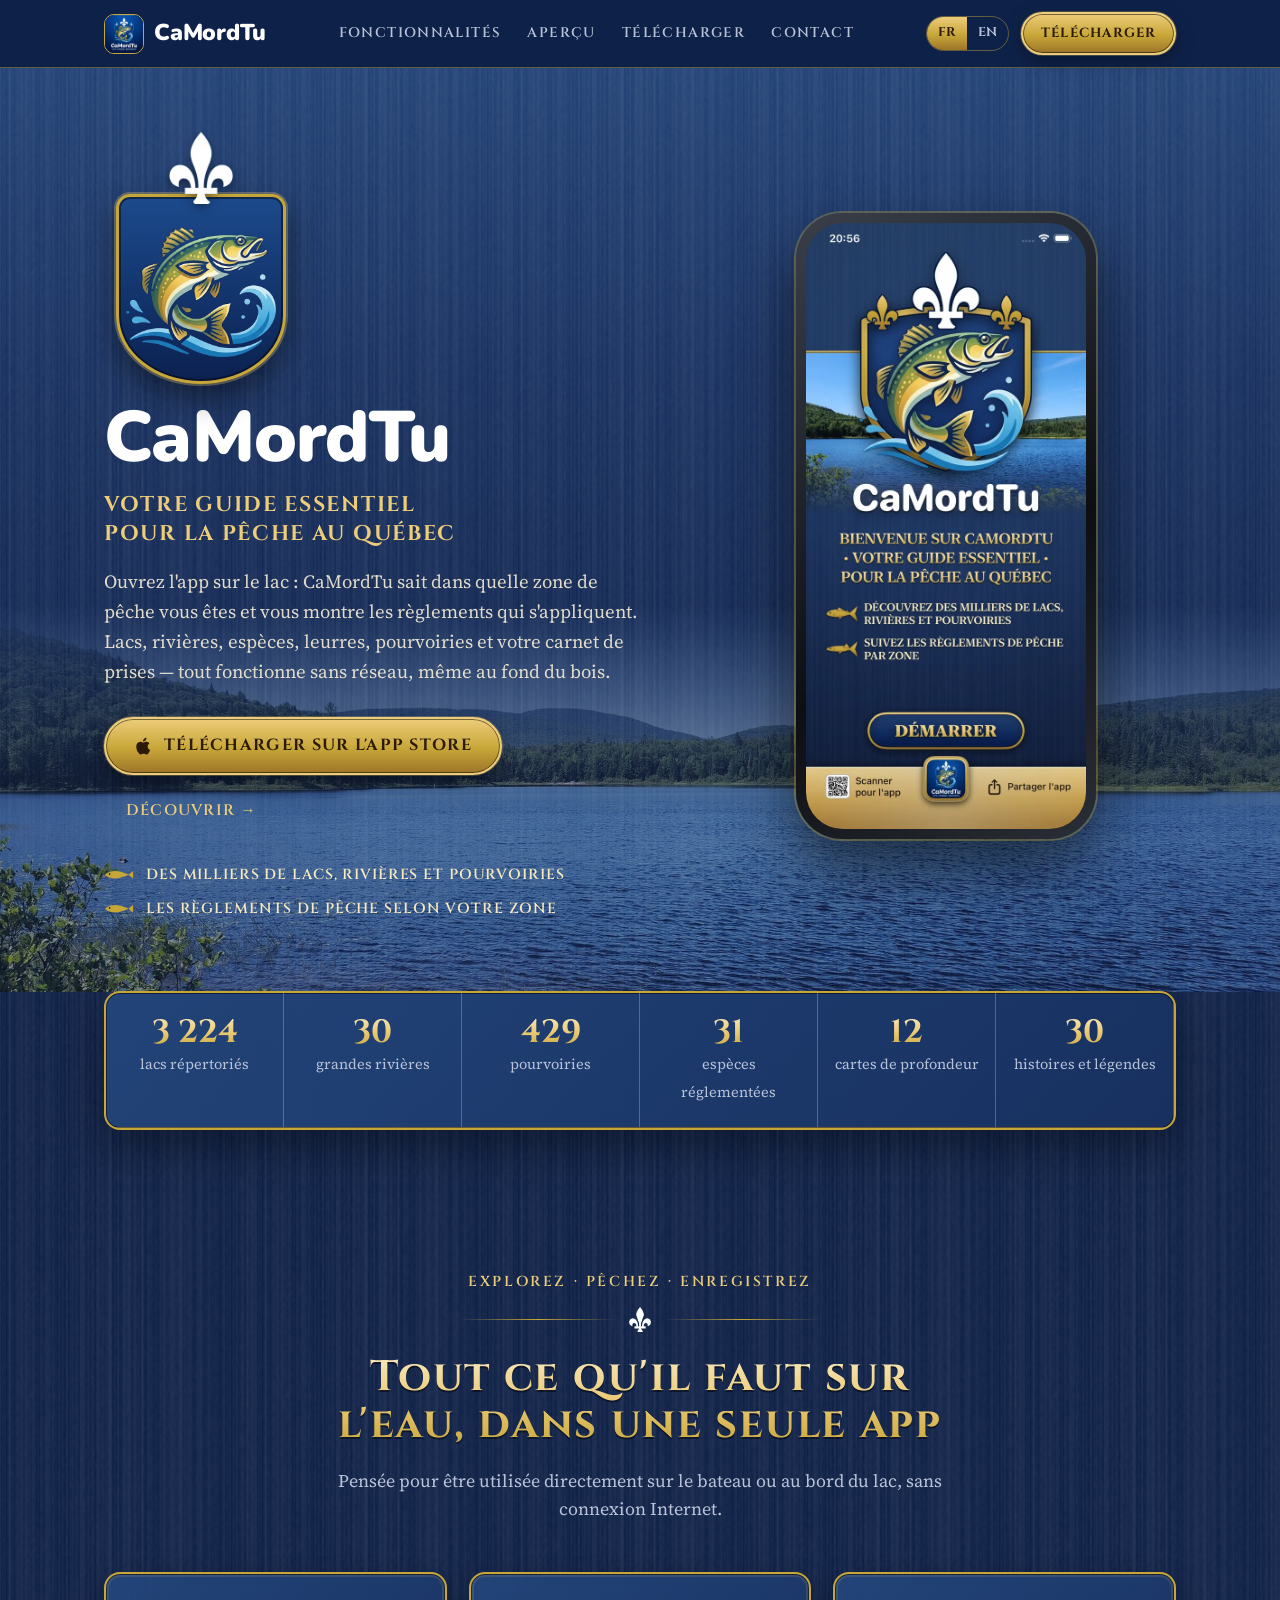
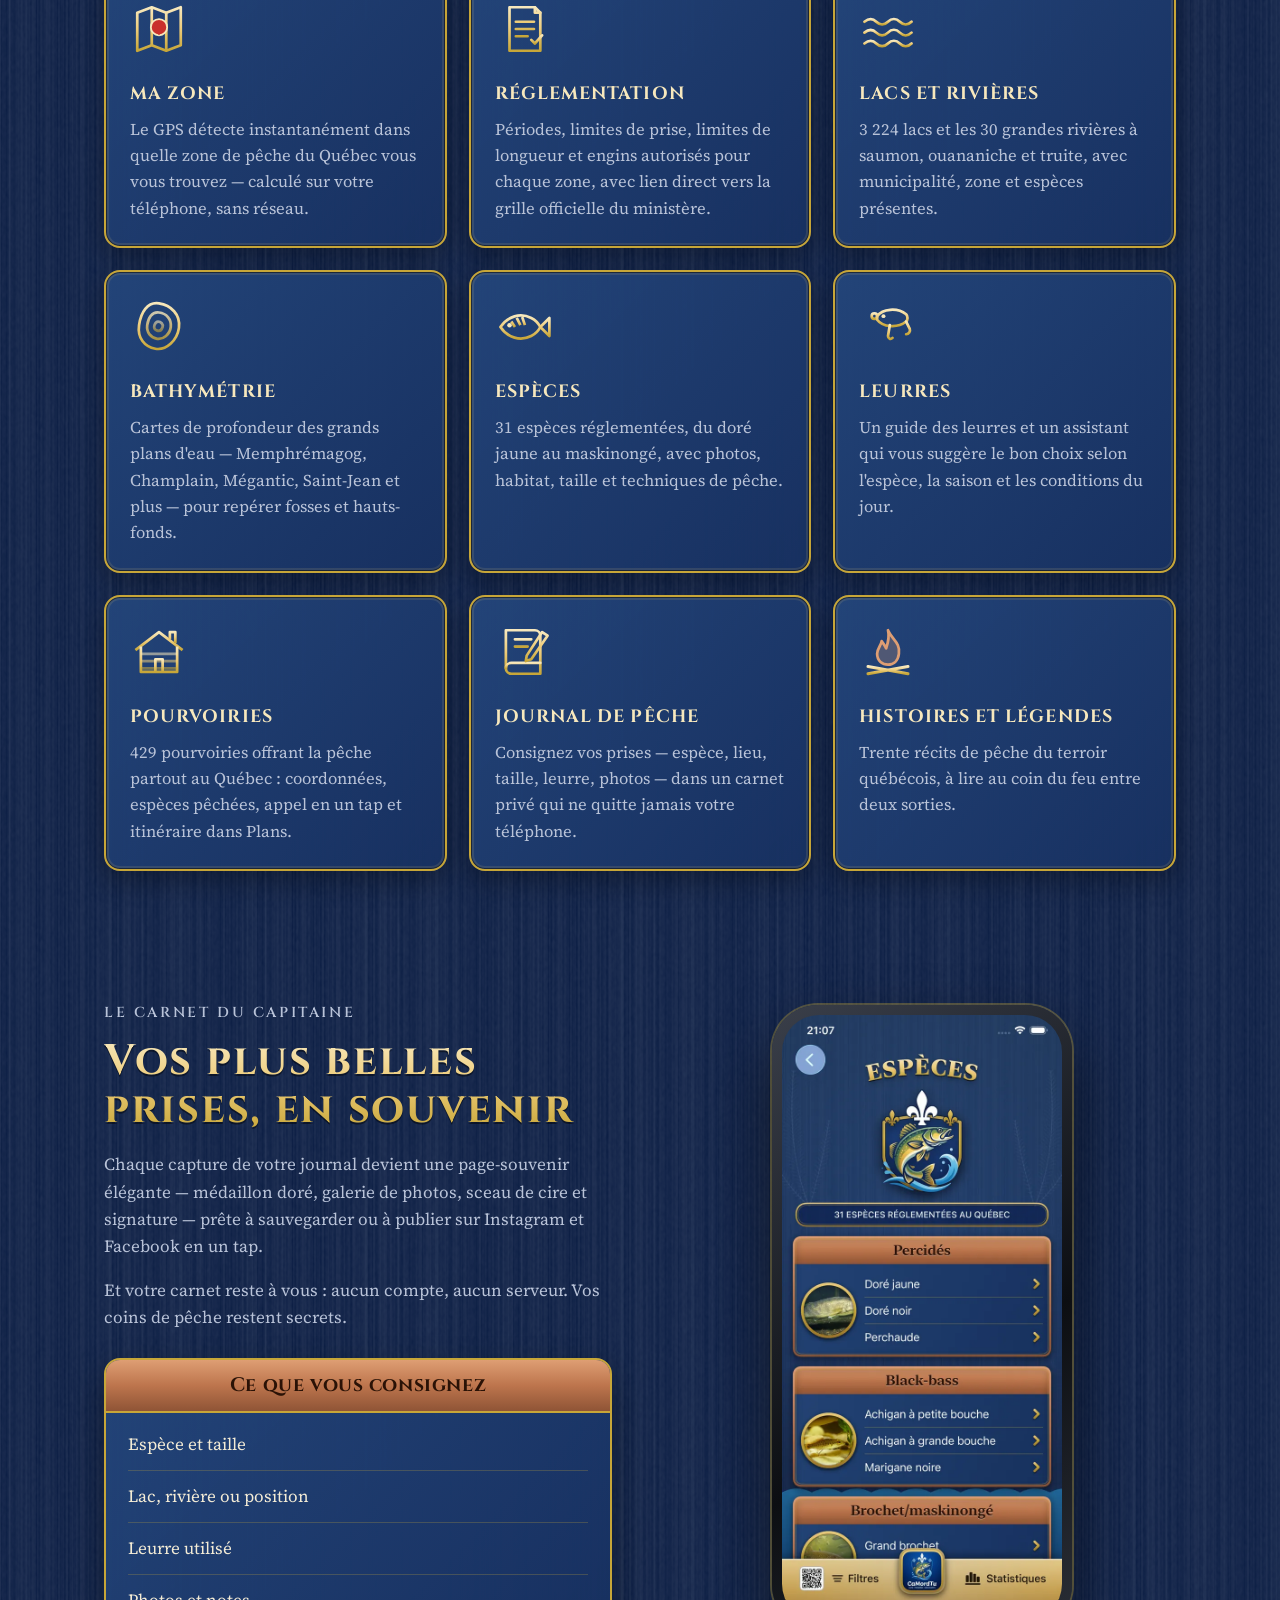
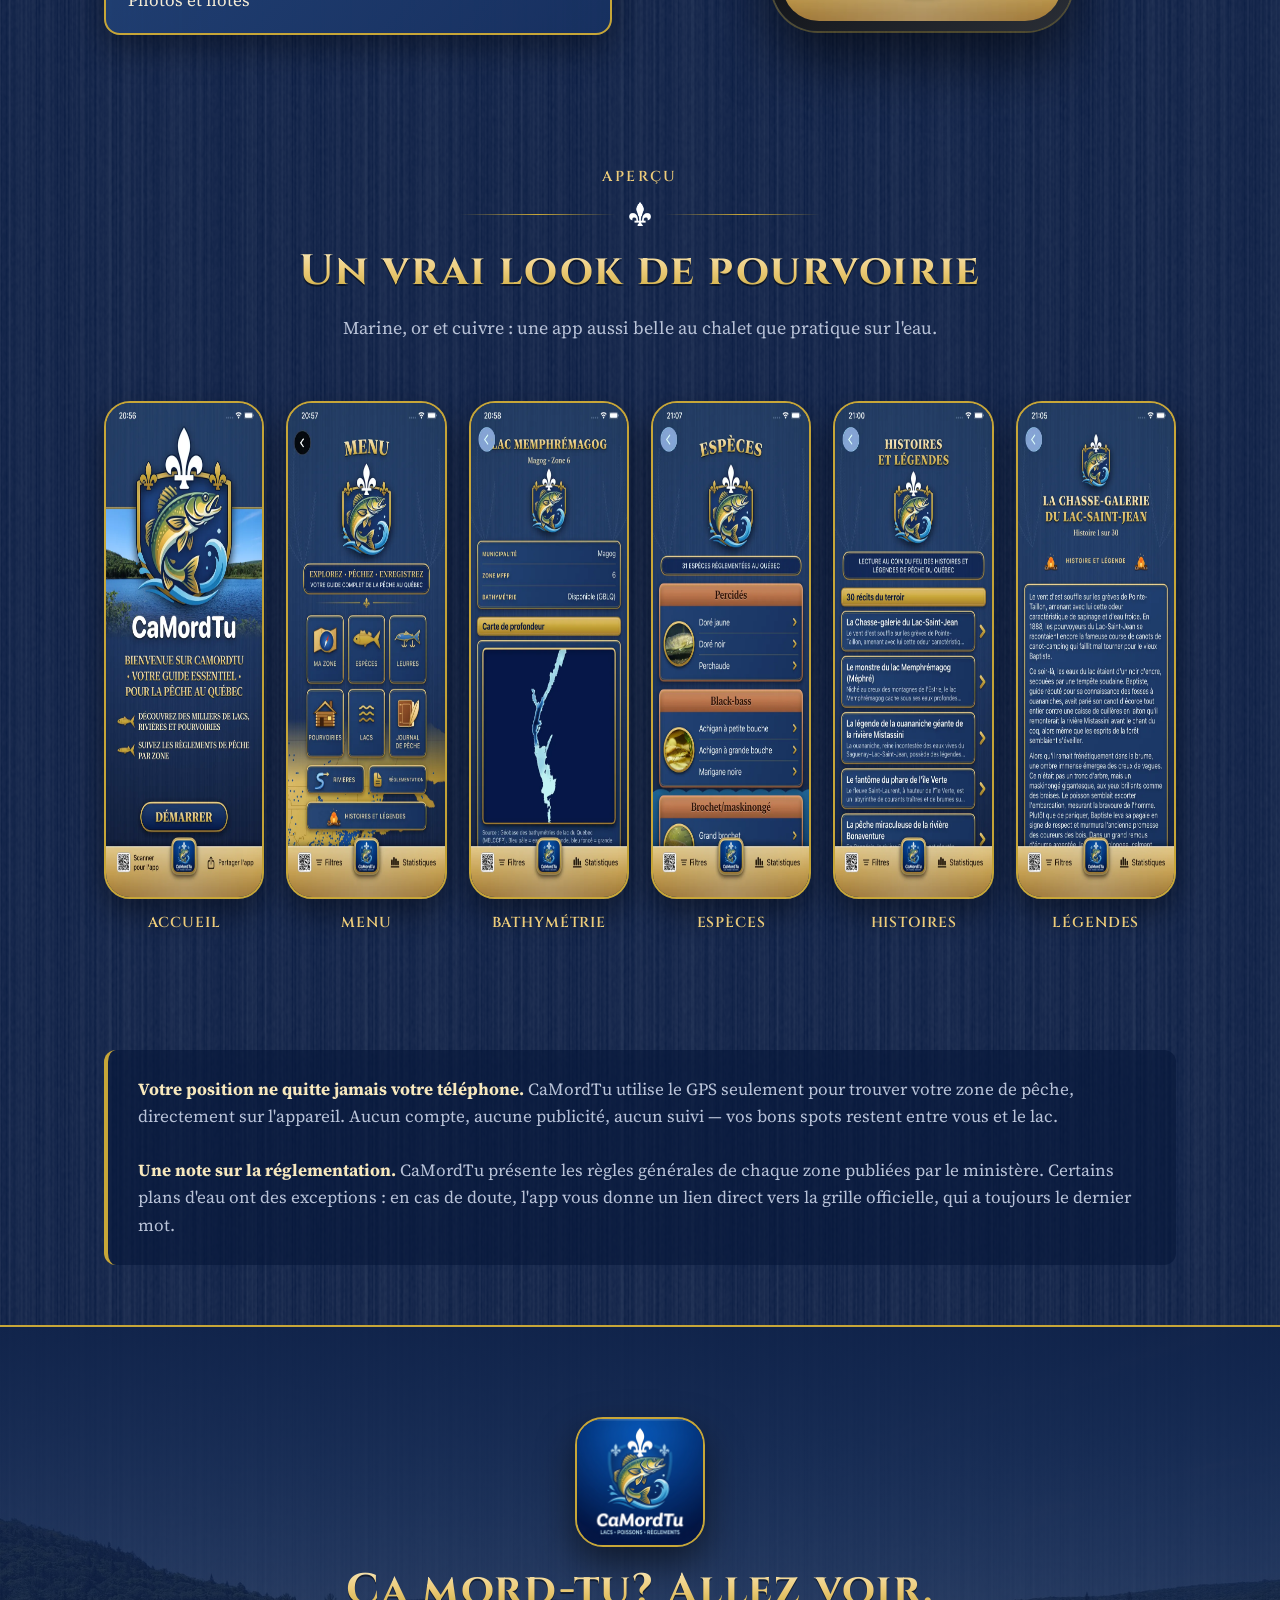
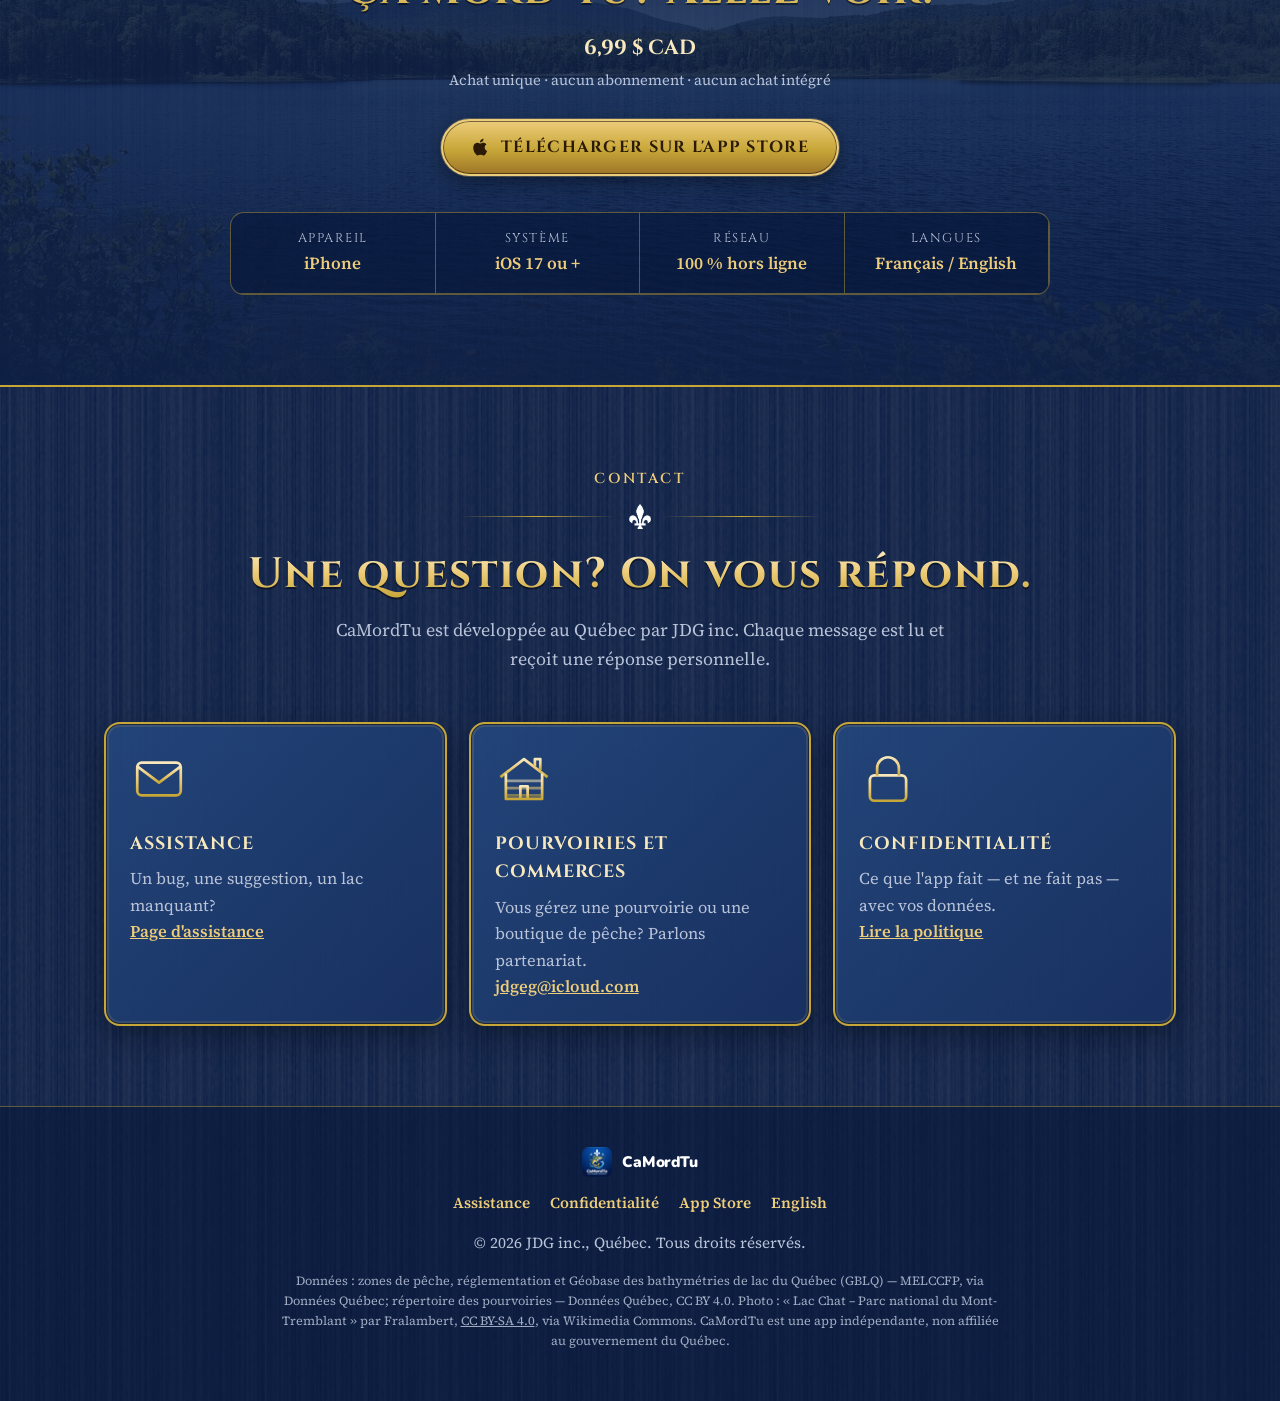
==== index.html @ f2ad9f99 "Courriel de contact jdgeg@icloud.com; app maintenant bilingue FR/EN Co-Authored-By: Claude Opus 5.5 " ====
<!DOCTYPE html>
<html lang="fr-CA">
<head>
<meta charset="UTF-8">
<meta name="viewport" content="width=device-width, initial-scale=1">
<title>CaMordTu — Le guide de pêche du Québec</title>
<meta name="description" content="CaMordTu détecte votre zone de pêche par GPS et affiche la réglementation, les lacs, rivières, espèces, leurres et pourvoiries du Québec — 100 % hors ligne. Une app de JDG inc., Québec.">
<meta name="theme-color" content="#173060">
<link rel="icon" type="image/png" sizes="32x32" href="assets/img/favicon-32.png">
<link rel="apple-touch-icon" href="assets/img/apple-touch-icon.png">
<link rel="alternate" hreflang="fr-CA" href="https://2ny49b75ks-code.github.io/camordtu-site/">
<link rel="alternate" hreflang="en" href="https://2ny49b75ks-code.github.io/camordtu-site/en.html">
<meta property="og:type" content="website">
<meta property="og:title" content="CaMordTu — Le guide de pêche du Québec">
<meta property="og:description" content="Zone GPS, réglementation, 3 224 lacs, espèces, leurres et carnet de pêche privé — 100 % hors ligne.">
<meta property="og:image" content="https://2ny49b75ks-code.github.io/camordtu-site/assets/img/og-image.jpg">
<meta property="og:locale" content="fr_CA">
<meta name="apple-itunes-app" content="app-id=6815033212">
<link rel="preconnect" href="https://fonts.googleapis.com">
<link rel="preconnect" href="https://fonts.gstatic.com" crossorigin>
<link href="https://fonts.googleapis.com/css2?family=Cinzel:wght@600;700&family=Nunito:wght@900&family=Source+Serif+4:opsz,wght@8..60,400;8..60,600;8..60,700&display=swap" rel="stylesheet">
<link rel="stylesheet" href="assets/style.css">
</head>
<body>

<svg width="0" height="0" style="position:absolute" aria-hidden="true">
  <defs>
    <linearGradient id="g" x1="0" y1="0" x2="0" y2="1"><stop offset="0" stop-color="#f7e8bd"/><stop offset=".5" stop-color="#edcc7a"/><stop offset="1" stop-color="#c7a638"/></linearGradient>
  </defs>
  <symbol id="i-apple" viewBox="0 0 24 24"><path fill="currentColor" d="M16.4 12.6c0-2.4 2-3.6 2.1-3.7-1.2-1.7-3-1.9-3.6-2-1.5-.2-3 .9-3.8.9-.8 0-2-.9-3.3-.9-1.7 0-3.3 1-4.2 2.5-1.8 3.1-.5 7.7 1.3 10.2.9 1.2 1.9 2.6 3.2 2.6 1.3-.1 1.8-.8 3.3-.8 1.6 0 2 .8 3.4.8 1.4 0 2.3-1.3 3.1-2.5 1-1.4 1.4-2.8 1.4-2.9 0 0-2.9-1.1-2.9-4.2zM13.9 5.2c.7-.8 1.2-2 1-3.2-1 0-2.3.7-3 1.5-.7.7-1.2 1.9-1.1 3.1 1.2.1 2.4-.6 3.1-1.4z"/></symbol>
  <symbol id="i-zone" viewBox="0 0 64 64"><g fill="none" stroke="url(#g)" stroke-width="3" stroke-linejoin="round"><path d="M8 14l16-6 16 6 16-6v42l-16 6-16-6-16 6z"/><path d="M24 8v42M40 14v42"/></g><circle cx="32" cy="30" r="9" fill="#c9302c" stroke="#f7e8bd" stroke-width="2"/><path d="M32 39l-5-7h10z" fill="#c9302c"/></symbol>
  <symbol id="i-rules" viewBox="0 0 64 64"><g fill="none" stroke="url(#g)" stroke-width="3" stroke-linecap="round" stroke-linejoin="round"><path d="M16 8h28l6 6v42H16z"/><path d="M44 8v6h6M23 24h20M23 32h20M23 40h13"/><path d="M40 44l4 4 8-9"/></g></symbol>
  <symbol id="i-lake" viewBox="0 0 64 64"><g fill="none" stroke="url(#g)" stroke-width="3" stroke-linecap="round"><path d="M6 24c5-4 9-4 13 0s9 4 13 0 9-4 13 0 9 4 13 0"/><path d="M6 36c5-4 9-4 13 0s9 4 13 0 9-4 13 0 9 4 13 0"/><path d="M6 48c5-4 9-4 13 0s9 4 13 0 9-4 13 0 9 4 13 0"/></g></symbol>
  <symbol id="i-depth" viewBox="0 0 64 64"><g fill="none" stroke="url(#g)" stroke-width="3"><path d="M32 6c13 2 24 12 22 27-2 14-14 25-26 23S8 44 10 30 19 4 32 6z"/><path d="M32 16c8 1 14 7 13 16-1 8-8 14-15 13s-12-7-11-15 5-15 13-14z" opacity=".8"/><path d="M31 26c3 0 6 3 5 6s-3 5-6 4-4-3-3-6 2-4 4-4z" opacity=".6"/></g></symbol>
  <symbol id="i-fish" viewBox="0 0 64 64"><g fill="none" stroke="url(#g)" stroke-width="3" stroke-linejoin="round"><path d="M6 32c8-12 22-16 34-10 4 2 8 6 10 10-2 4-6 8-10 10-12 6-26 2-34-10z"/><path d="M50 32l10-10v20z"/><path d="M24 22l4 8M30 21l3 9M18 26l4 6"/></g><circle cx="16" cy="30" r="2.5" fill="#f7e8bd"/></symbol>
  <symbol id="i-lure" viewBox="0 0 64 64"><g fill="none" stroke="url(#g)" stroke-width="3" stroke-linecap="round" stroke-linejoin="round"><path d="M6 20h8"/><circle cx="17" cy="20" r="3"/><path d="M20 20c6-8 22-10 32-2 2 2 2 6 0 8-10 8-26 6-32-2z"/><path d="M52 26l4 8c1 3-1 6-4 6"/><path d="M34 30l-2 12c0 3 3 4 5 2"/></g><circle cx="27" cy="20" r="2.2" fill="#f7e8bd"/></symbol>
  <symbol id="i-cabin" viewBox="0 0 64 64"><g fill="none" stroke="url(#g)" stroke-width="3" stroke-linejoin="round"><path d="M6 30L32 10l26 20"/><path d="M12 26v28h40V26"/><path d="M12 34h40M12 42h40M12 50h40" opacity=".55"/><path d="M28 54V40h8v14"/><path d="M44 18v-8h6v12"/></g></symbol>
  <symbol id="i-book" viewBox="0 0 64 64"><g fill="none" stroke="url(#g)" stroke-width="3" stroke-linejoin="round" stroke-linecap="round"><path d="M12 8h32a6 6 0 016 6v42H18a6 6 0 01-6-6z"/><path d="M12 50a6 6 0 016-6h32"/><path d="M22 18h18M22 26h14"/><path d="M52 10l6 4-18 26-6 2 1-6z"/></g></symbol>
  <symbol id="i-fire" viewBox="0 0 64 64"><g fill="none" stroke-linejoin="round" stroke-linecap="round"><path d="M32 8c4 10 14 14 12 26-1 8-6 12-12 12s-12-4-12-12c0-6 4-8 5-14 3 4 4 6 5 8 2-6 4-12 2-20z" stroke="#de9e73" stroke-width="3" fill="rgba(222,158,115,.25)"/><path d="M10 56l44-8M10 48l44 8" stroke="url(#g)" stroke-width="3.5"/></g></symbol>
  <symbol id="i-lock" viewBox="0 0 64 64"><g fill="none" stroke="url(#g)" stroke-width="3" stroke-linejoin="round"><rect x="12" y="28" width="40" height="28" rx="5"/><path d="M20 28v-8a12 12 0 0124 0v8"/><path d="M32 38v8" stroke-linecap="round"/></g></symbol>
  <symbol id="i-mail" viewBox="0 0 64 64"><g fill="none" stroke="url(#g)" stroke-width="3" stroke-linejoin="round"><rect x="8" y="14" width="48" height="36" rx="5"/><path d="M8 18l24 18 24-18"/></g></symbol>
  <symbol id="i-bullet" viewBox="0 0 64 24"><path d="M2 12c8-8 22-10 34-6 6 2 12 4 16 6-4 2-10 4-16 6-12 4-26 2-34-6z" fill="#c7a638"/><path d="M52 12l10-8v16z" fill="#c7a638"/><circle cx="12" cy="10.5" r="1.8" fill="#0d1f45"/></symbol>
</svg>

<header class="top">
  <div class="wrap">
    <a class="brand" href="#accueil"><img src="assets/img/apple-touch-icon.png" alt="" width="40" height="40"><span class="wordmark">CaMordTu</span></a>
    <nav class="top-nav" aria-label="Navigation principale">
      <a href="#fonctionnalites">Fonctionnalités</a>
      <a href="#apercu">Aperçu</a>
      <a href="#telecharger">Télécharger</a>
      <a href="#contact">Contact</a>
    </nav>
    <div class="top-right">
      <div class="lang-toggle"><a href="./" class="active" lang="fr">FR</a><a href="en.html" lang="en">EN</a></div>
      <a class="btn-gold solid" href="https://apps.apple.com/ca/app/camordtu/id6815033212">Télécharger</a>
    </div>
  </div>
</header>

<main>
<section class="hero" id="accueil">
  <div class="wrap">
    <div class="hero-grid">
      <div>
        <div class="crest">
          <img class="fleur" src="assets/img/fleur-de-lys.png" alt="" width="64" height="72">
          <div class="shield"><img src="assets/img/crest-fish.webp" alt="Doré jaune bondissant hors de l'eau" width="150" height="130"></div>
        </div>
        <h1 class="wordmark">CaMordTu</h1>
        <p class="tagline">Votre guide essentiel<br>pour la pêche au Québec</p>
        <p class="lead">Ouvrez l'app sur le lac : CaMordTu sait dans quelle zone de pêche vous êtes et vous montre les règlements qui s'appliquent. Lacs, rivières, espèces, leurres, pourvoiries et votre carnet de prises — tout fonctionne sans réseau, même au fond du bois.</p>
        <div class="hero-ctas">
          <a class="btn-gold solid" href="https://apps.apple.com/ca/app/camordtu/id6815033212"><svg class="appstore-icon"><use href="#i-apple"/></svg>Télécharger sur l'App Store</a>
          <a class="btn-ghost" href="#fonctionnalites">Découvrir →</a>
        </div>
        <ul class="hero-bullets">
          <li><svg viewBox="0 0 64 24"><use href="#i-bullet"/></svg>Des milliers de lacs, rivières et pourvoiries</li>
          <li><svg viewBox="0 0 64 24"><use href="#i-bullet"/></svg>Les règlements de pêche selon votre zone</li>
        </ul>
      </div>
      <div class="phone"><img src="assets/img/01_accueil.webp" alt="Écran d'accueil de l'app CaMordTu" width="620" height="1344"></div>
    </div>
  </div>
</section>

<section class="numbers" aria-label="CaMordTu en chiffres">
  <div class="wrap">
    <div class="num-grid">
      <div class="num"><b>3 224</b><span>lacs répertoriés</span></div>
      <div class="num"><b>30</b><span>grandes rivières</span></div>
      <div class="num"><b>429</b><span>pourvoiries</span></div>
      <div class="num"><b>31</b><span>espèces réglementées</span></div>
      <div class="num"><b>12</b><span>cartes de profondeur</span></div>
      <div class="num"><b>30</b><span>histoires et légendes</span></div>
    </div>
  </div>
</section>

<section class="features" id="fonctionnalites">
  <div class="wrap">
    <p class="eyebrow">Explorez · Pêchez · Enregistrez</p>
    <div class="divider"><img src="assets/img/fleur-de-lys.png" alt=""></div>
    <h2 class="section-title engraved">Tout ce qu'il faut sur l'eau, dans une seule app</h2>
    <p class="section-lead">Pensée pour être utilisée directement sur le bateau ou au bord du lac, sans connexion Internet.</p>
    <div class="tile-grid">
      <article class="tile"><svg class="icon"><use href="#i-zone"/></svg><h3>Ma zone</h3><p>Le GPS détecte instantanément dans quelle zone de pêche du Québec vous vous trouvez — calculé sur votre téléphone, sans réseau.</p></article>
      <article class="tile"><svg class="icon"><use href="#i-rules"/></svg><h3>Réglementation</h3><p>Périodes, limites de prise, limites de longueur et engins autorisés pour chaque zone, avec lien direct vers la grille officielle du ministère.</p></article>
      <article class="tile"><svg class="icon"><use href="#i-lake"/></svg><h3>Lacs et rivières</h3><p>3 224 lacs et les 30 grandes rivières à saumon, ouananiche et truite, avec municipalité, zone et espèces présentes.</p></article>
      <article class="tile"><svg class="icon"><use href="#i-depth"/></svg><h3>Bathymétrie</h3><p>Cartes de profondeur des grands plans d'eau — Memphrémagog, Champlain, Mégantic, Saint-Jean et plus — pour repérer fosses et hauts-fonds.</p></article>
      <article class="tile"><svg class="icon"><use href="#i-fish"/></svg><h3>Espèces</h3><p>31 espèces réglementées, du doré jaune au maskinongé, avec photos, habitat, taille et techniques de pêche.</p></article>
      <article class="tile"><svg class="icon"><use href="#i-lure"/></svg><h3>Leurres</h3><p>Un guide des leurres et un assistant qui vous suggère le bon choix selon l'espèce, la saison et les conditions du jour.</p></article>
      <article class="tile"><svg class="icon"><use href="#i-cabin"/></svg><h3>Pourvoiries</h3><p>429 pourvoiries offrant la pêche partout au Québec : coordonnées, espèces pêchées, appel en un tap et itinéraire dans Plans.</p></article>
      <article class="tile"><svg class="icon"><use href="#i-book"/></svg><h3>Journal de pêche</h3><p>Consignez vos prises — espèce, lieu, taille, leurre, photos — dans un carnet privé qui ne quitte jamais votre téléphone.</p></article>
      <article class="tile"><svg class="icon"><use href="#i-fire"/></svg><h3>Histoires et légendes</h3><p>Trente récits de pêche du terroir québécois, à lire au coin du feu entre deux sorties.</p></article>
    </div>
  </div>
</section>

<section class="split" aria-labelledby="carnet-titre">
  <div class="wrap">
    <div class="split-grid">
      <div>
        <p class="eyebrow left">Le Carnet du Capitaine</p>
        <h2 class="section-title engraved" id="carnet-titre">Vos plus belles prises, en souvenir</h2>
        <p>Chaque capture de votre journal devient une page-souvenir élégante — médaillon doré, galerie de photos, sceau de cire et signature — prête à sauvegarder ou à publier sur Instagram et Facebook en un tap.</p>
        <p>Et votre carnet reste à vous : aucun compte, aucun serveur. Vos coins de pêche restent secrets.</p>
        <div class="panel" style="margin-top:26px">
          <div class="panel-head">Ce que vous consignez</div>
          <ul>
            <li class="plain">Espèce et taille</li>
            <li class="plain">Lac, rivière ou position</li>
            <li class="plain">Leurre utilisé</li>
            <li class="plain">Photos et notes</li>
          </ul>
        </div>
      </div>
      <div class="phone"><img src="assets/img/06_especes.webp" alt="Liste des espèces réglementées dans CaMordTu" width="620" height="1344" loading="lazy"></div>
    </div>
  </div>
</section>

<section class="gallery" id="apercu">
  <div class="wrap">
    <p class="eyebrow">Aperçu</p>
    <div class="divider"><img src="assets/img/fleur-de-lys.png" alt=""></div>
    <h2 class="section-title engraved">Un vrai look de pourvoirie</h2>
    <p class="section-lead">Marine, or et cuivre : une app aussi belle au chalet que pratique sur l'eau.</p>
  </div>
  <div class="shots">
    <figure><img src="assets/img/01_accueil.webp" alt="Écran d'accueil" width="230" height="498" loading="lazy"><figcaption>Accueil</figcaption></figure>
    <figure><img src="assets/img/02_menu.webp" alt="Menu principal" width="230" height="498" loading="lazy"><figcaption>Menu</figcaption></figure>
    <figure><img src="assets/img/03_bathymetrie.webp" alt="Carte de profondeur du lac Memphrémagog" width="230" height="498" loading="lazy"><figcaption>Bathymétrie</figcaption></figure>
    <figure><img src="assets/img/06_especes.webp" alt="Fiches des espèces" width="230" height="498" loading="lazy"><figcaption>Espèces</figcaption></figure>
    <figure><img src="assets/img/04_histoires_liste.webp" alt="Liste des histoires et légendes" width="230" height="498" loading="lazy"><figcaption>Histoires</figcaption></figure>
    <figure><img src="assets/img/05_histoire_detail.webp" alt="Lecture d'une légende" width="230" height="498" loading="lazy"><figcaption>Légendes</figcaption></figure>
  </div>
</section>

<section class="note">
  <div class="wrap">
    <div class="note-box">
      <b>Votre position ne quitte jamais votre téléphone.</b> CaMordTu utilise le GPS seulement pour
      trouver votre zone de pêche, directement sur l'appareil. Aucun compte, aucune publicité, aucun
      suivi — vos bons spots restent entre vous et le lac.
      <br><br>
      <b>Une note sur la réglementation.</b> CaMordTu présente les règles générales de chaque zone
      publiées par le ministère. Certains plans d'eau ont des exceptions : en cas de doute, l'app vous
      donne un lien direct vers la grille officielle, qui a toujours le dernier mot.
    </div>
  </div>
</section>

<section class="download" id="telecharger">
  <div class="wrap">
    <img class="dl-logo" src="assets/img/logo.png" alt="Icône de l'app CaMordTu" width="130" height="130" loading="lazy">
    <h2 class="section-title engraved">Ça mord-tu? Allez voir.</h2>
    <p class="price">6,99 $ CAD<small>Achat unique · aucun abonnement · aucun achat intégré</small></p>
    <div class="dl-ctas">
      <a class="btn-gold solid" href="https://apps.apple.com/ca/app/camordtu/id6815033212"><svg class="appstore-icon"><use href="#i-apple"/></svg>Télécharger sur l'App Store</a>
    </div>
    <div class="req-grid">
      <div class="req"><div class="label">Appareil</div><div class="value">iPhone</div></div>
      <div class="req"><div class="label">Système</div><div class="value">iOS 17 ou +</div></div>
      <div class="req"><div class="label">Réseau</div><div class="value">100 % hors ligne</div></div>
      <div class="req"><div class="label">Langues</div><div class="value">Français / English</div></div>
    </div>
  </div>
</section>

<section class="contact" id="contact">
  <div class="wrap">
    <p class="eyebrow">Contact</p>
    <div class="divider"><img src="assets/img/fleur-de-lys.png" alt=""></div>
    <h2 class="section-title engraved">Une question? On vous répond.</h2>
    <p class="section-lead">CaMordTu est développée au Québec par JDG inc. Chaque message est lu et reçoit une réponse personnelle.</p>
    <div class="contact-grid">
      <article class="tile"><svg class="icon"><use href="#i-mail"/></svg><h3>Assistance</h3><p>Un bug, une suggestion, un lac manquant?<br><a href="support.html">Page d'assistance</a></p></article>
      <article class="tile"><svg class="icon"><use href="#i-cabin"/></svg><h3>Pourvoiries et commerces</h3><p>Vous gérez une pourvoirie ou une boutique de pêche? Parlons partenariat.<br><a href="mailto:jdgeg@icloud.com?subject=CaMordTu%20-%20Partenariat">jdgeg@icloud.com</a></p></article>
      <article class="tile"><svg class="icon"><use href="#i-lock"/></svg><h3>Confidentialité</h3><p>Ce que l'app fait — et ne fait pas — avec vos données.<br><a href="privacy.html">Lire la politique</a></p></article>
    </div>
  </div>
</section>
</main>

<footer>
  <div class="wrap">
    <div class="foot-brand"><img src="assets/img/favicon-32.png" alt="" width="30" height="30"><span class="wordmark">CaMordTu</span></div>
    <div class="foot-links">
      <a href="support.html">Assistance</a>
      <a href="privacy.html">Confidentialité</a>
      <a href="https://apps.apple.com/ca/app/camordtu/id6815033212">App Store</a>
      <a href="en.html">English</a>
    </div>
    <p>© 2026 JDG inc., Québec. Tous droits réservés.</p>
    <p class="credits">Données : zones de pêche, réglementation et Géobase des bathymétries de lac du Québec (GBLQ) — MELCCFP, via Données Québec; répertoire des pourvoiries — Données Québec, CC BY 4.0. Photo : « Lac Chat – Parc national du Mont-Tremblant » par Fralambert, <a href="https://creativecommons.org/licenses/by-sa/4.0/deed.fr">CC BY-SA 4.0</a>, via Wikimedia Commons. CaMordTu est une app indépendante, non affiliée au gouvernement du Québec.</p>
  </div>
</footer>

</body>
</html>
---- assets/style.css ----
/* CaMordTu — site officiel
   Même langage visuel que l'app : marine « lin brossé », or gravé, cuivre, crème. */
:root {
  --navy-top: #23457a;
  --navy-mid: #173060;
  --navy-bottom: #0d1f45;
  --deep: #061739;
  --gold: #c7a638;
  --bronze-light: #edcc7a;
  --bronze-dark: #9e7529;
  --cream: #f7e8bd;
  --copper-light: #de9e73;
  --copper-dark: #8f5436;
  --text: #f4ecd6;
  --muted: #b9c3d8;
  --line: rgba(199, 166, 56, 0.45);
  --gold-grad: linear-gradient(180deg, var(--bronze-light) 0%, var(--gold) 55%, var(--bronze-dark) 100%);
  --title-grad: linear-gradient(180deg, var(--cream) 0%, var(--bronze-light) 45%, var(--gold) 100%);
  --copper-grad: linear-gradient(180deg, var(--copper-light) 0%, #bd754d 50%, var(--copper-dark) 100%);
  --card-grad: linear-gradient(135deg, rgba(35, 69, 122, 0.96) 0%, rgba(23, 48, 96, 0.98) 100%);
}

* { box-sizing: border-box; }
html { scroll-behavior: smooth; scroll-padding-top: 84px; }
body {
  margin: 0;
  font-family: 'Source Serif 4', 'New York', Georgia, serif;
  font-size: 17px;
  line-height: 1.6;
  color: var(--text);
  background-color: var(--navy-bottom);
  background-image:
    url("img/navy-texture.png"),
    linear-gradient(180deg, var(--navy-top) 0%, var(--navy-mid) 40%, var(--navy-bottom) 100%);
  background-attachment: scroll, fixed;
}
img { max-width: 100%; display: block; }
a { color: var(--bronze-light); }
.wrap { max-width: 1120px; margin: 0 auto; padding: 0 24px; }
@media (max-width: 480px) { .wrap { padding: 0 16px; } }

/* ---------- Typo ---------- */
.engraved {
  font-family: 'Cinzel', 'Trajan Pro', Georgia, serif;
  font-weight: 700;
  letter-spacing: 0.04em;
  background: var(--title-grad);
  -webkit-background-clip: text;
  background-clip: text;
  color: transparent;
  filter: drop-shadow(0 2px 0 rgba(0, 0, 0, 0.45));
}
.wordmark {
  font-family: 'Nunito', system-ui, sans-serif;
  font-weight: 900;
  letter-spacing: -0.01em;
  color: #fff;
}
.eyebrow {
  display: flex; align-items: center; justify-content: center; gap: 12px;
  font-family: 'Cinzel', Georgia, serif; font-weight: 600;
  color: var(--bronze-light); font-size: 0.85em; letter-spacing: 0.18em; text-transform: uppercase;
  margin: 0 0 14px;
}
.eyebrow img { width: 18px; height: auto; opacity: 0.95; }
.eyebrow.left { justify-content: flex-start; }
h2.section-title {
  font-size: clamp(1.7em, 4vw, 2.5em); line-height: 1.12; text-align: center;
  margin: 0 auto 18px; max-width: 820px; text-wrap: balance;
}
p.section-lead { text-align: center; color: var(--muted); max-width: 640px; margin: 0 auto 48px; font-size: 1.05em; }

/* Fleur-de-lys divider, comme sous « EXPLOREZ · PÊCHEZ · ENREGISTREZ » */
.divider { display: flex; align-items: center; gap: 14px; max-width: 360px; margin: 0 auto 22px; }
.divider::before, .divider::after { content: ""; flex: 1; height: 1px; background: linear-gradient(90deg, transparent, var(--gold), transparent); }
.divider img { width: 22px; }

/* ---------- Boutons ---------- */
.btn-gold {
  display: inline-flex; align-items: center; gap: 10px;
  font-family: 'Cinzel', Georgia, serif; font-weight: 700; letter-spacing: 0.08em; text-transform: uppercase;
  color: var(--cream); text-decoration: none; font-size: 0.95em;
  padding: 14px 28px; border-radius: 999px;
  background: linear-gradient(180deg, var(--navy-top), var(--navy-bottom));
  border: 2px solid var(--gold);
  box-shadow: inset 0 0 0 1px rgba(0, 0, 0, 0.5), 0 0 0 1px rgba(237, 204, 122, 0.25), 0 6px 18px rgba(0, 0, 0, 0.35);
  transition: transform 0.15s ease, box-shadow 0.15s ease;
}
.btn-gold:hover { transform: translateY(-1px); box-shadow: inset 0 0 0 1px rgba(0,0,0,.5), 0 0 0 3px rgba(237,204,122,.25), 0 10px 24px rgba(0,0,0,.4); }
.btn-gold.solid { background: var(--gold-grad); color: #2a1a06; border-color: var(--bronze-light); }
.btn-ghost {
  display: inline-flex; align-items: center; font-family: 'Cinzel', Georgia, serif; font-weight: 600;
  letter-spacing: 0.08em; text-transform: uppercase; font-size: 0.9em;
  color: var(--bronze-light); text-decoration: none; padding: 14px 22px;
}
.btn-ghost:hover { color: var(--cream); }
.appstore-icon { width: 20px; height: 20px; flex: none; }

/* ---------- En-tête ---------- */
header.top {
  position: sticky; top: 0; z-index: 20;
  background: rgba(13, 31, 69, 0.92);
  -webkit-backdrop-filter: blur(10px); backdrop-filter: blur(10px);
  border-bottom: 1px solid var(--line);
}
header.top .wrap { display: flex; align-items: center; justify-content: space-between; gap: 18px; padding-top: 12px; padding-bottom: 12px; }
.brand { display: flex; align-items: center; gap: 10px; text-decoration: none; }
.brand img { width: 40px; height: 40px; border-radius: 10px; border: 1px solid var(--gold); }
.brand .wordmark { font-size: 1.35em; }
nav.top-nav { display: flex; gap: 26px; }
nav.top-nav a {
  font-family: 'Cinzel', Georgia, serif; font-weight: 600; font-size: 0.82em; letter-spacing: 0.1em;
  text-transform: uppercase; color: var(--muted); text-decoration: none;
}
nav.top-nav a:hover { color: var(--bronze-light); }
.top-right { display: flex; align-items: center; gap: 12px; }
.lang-toggle { display: flex; border: 1px solid var(--line); border-radius: 999px; overflow: hidden; }
.lang-toggle a { font-family: 'Cinzel', Georgia, serif; font-weight: 700; font-size: 0.75em; padding: 6px 11px; color: var(--muted); text-decoration: none; }
.lang-toggle a.active { background: var(--gold-grad); color: #2a1a06; }
.top-right .btn-gold { padding: 9px 18px; font-size: 0.78em; }
@media (max-width: 900px) { nav.top-nav { display: none; } }
@media (max-width: 480px) { .top-right .btn-gold { display: none; } }

/* ---------- Hero ---------- */
section.hero { position: relative; overflow: hidden; padding: 64px 0 0; }
.hero::after { /* bande de lac en bas du hero, comme l'écran d'accueil de l'app */
  content: ""; position: absolute; left: 0; right: 0; bottom: 0; height: 42%;
  background: url("img/lac-chat.jpg") center 60% / cover no-repeat;
  -webkit-mask-image: linear-gradient(180deg, transparent 0%, #000 55%);
  mask-image: linear-gradient(180deg, transparent 0%, #000 55%);
  opacity: 0.55; z-index: 0;
}
.hero .wrap { position: relative; z-index: 1; }
.hero-grid { display: grid; grid-template-columns: 1.1fr 0.9fr; gap: 48px; align-items: center; padding-bottom: 72px; }
@media (max-width: 880px) { .hero-grid { grid-template-columns: 1fr; text-align: center; } }
.crest { position: relative; width: 210px; margin: 0 0 18px -8px; }
@media (max-width: 880px) { .crest { margin: 0 auto 18px; } }
.crest .fleur { width: 64px; margin: 0 auto -10px; position: relative; z-index: 2; filter: drop-shadow(0 3px 4px rgba(0,0,0,.4)); }
.crest .shield {
  width: 170px; height: 190px; margin: 0 auto; position: relative;
  background: linear-gradient(180deg, #1c4a8c, #0b2150);
  border: 3px solid var(--gold);
  border-radius: 14px 14px 50% 50% / 14px 14px 36% 36%;
  box-shadow: inset 0 0 0 2px rgba(0,0,0,.45), 0 0 0 2px rgba(237,204,122,.3), 0 14px 30px rgba(0,0,0,.45);
  display: grid; place-items: center;
}
.crest .shield img { width: 150px; margin-top: 6px; }
.hero h1 { margin: 0 0 6px; font-size: clamp(2.6em, 7vw, 4.2em); line-height: 1; }
.hero .tagline {
  font-family: 'Cinzel', Georgia, serif; font-weight: 700; letter-spacing: 0.08em; text-transform: uppercase;
  color: var(--bronze-light); font-size: clamp(1em, 2.4vw, 1.25em); margin: 16px 0 18px; line-height: 1.4;
}
.hero p.lead { color: var(--text); opacity: 0.9; font-size: 1.1em; max-width: 540px; margin: 0 0 30px; }
@media (max-width: 880px) { .hero p.lead { margin-left: auto; margin-right: auto; } }
.hero-ctas { display: flex; gap: 10px; flex-wrap: wrap; align-items: center; margin-bottom: 26px; }
@media (max-width: 880px) { .hero-ctas { justify-content: center; } }
.hero-bullets { list-style: none; padding: 0; margin: 0; display: grid; gap: 10px; }
.hero-bullets li { display: flex; align-items: center; gap: 12px; font-family: 'Cinzel', Georgia, serif; font-weight: 600; font-size: 0.86em; letter-spacing: 0.06em; text-transform: uppercase; color: var(--cream); }
.hero-bullets svg { width: 30px; flex: none; }
@media (max-width: 880px) { .hero-bullets { justify-items: center; } }

/* iPhone */
.phone {
  width: min(300px, 78vw); margin: 0 auto; padding: 10px; border-radius: 46px;
  background: linear-gradient(145deg, #3a3f4a, #0c0e12 60%, #2a2e36);
  box-shadow: 0 0 0 2px rgba(199,166,56,.35), 0 30px 60px rgba(0,0,0,.55);
}
.phone img { border-radius: 37px; width: 100%; height: auto; }

/* ---------- Bandeau chiffres ---------- */
section.numbers { padding: 0 0 70px; position: relative; z-index: 2; margin-top: -1px; }
.num-grid {
  display: grid; grid-template-columns: repeat(6, 1fr);
  border: 2px solid var(--gold); border-radius: 16px; overflow: hidden;
  background: var(--card-grad); box-shadow: inset 0 0 0 1px rgba(0,0,0,.5), 0 18px 40px rgba(0,0,0,.35);
}
@media (max-width: 900px) { .num-grid { grid-template-columns: repeat(3, 1fr); } }
@media (max-width: 520px) { .num-grid { grid-template-columns: repeat(2, 1fr); } }
.num { padding: 22px 14px; text-align: center; border-right: 1px solid var(--line); border-bottom: 1px solid var(--line); }
.num b { display: block; font-family: 'Cinzel', Georgia, serif; font-size: 1.9em; line-height: 1.1; background: var(--title-grad); -webkit-background-clip: text; background-clip: text; color: transparent; }
.num span { font-size: 0.85em; color: var(--muted); }

/* ---------- Fonctionnalités (tuiles comme le menu de l'app) ---------- */
section.features { padding: 70px 0; }
.tile-grid { display: grid; grid-template-columns: repeat(3, 1fr); gap: 22px; }
@media (max-width: 900px) { .tile-grid { grid-template-columns: repeat(2, 1fr); } }
@media (max-width: 580px) { .tile-grid { grid-template-columns: 1fr; } }
.tile {
  background: var(--card-grad); border: 2px solid var(--gold); border-radius: 16px; padding: 26px 24px 24px;
  box-shadow: inset 0 0 0 1px rgba(0,0,0,.5), inset 0 0 0 3px rgba(237,204,122,.12), 0 10px 26px rgba(0,0,0,.3);
}
.tile .icon { width: 58px; height: 58px; margin-bottom: 14px; }
.tile h3 { font-family: 'Cinzel', Georgia, serif; font-weight: 700; font-size: 1.05em; letter-spacing: 0.06em; text-transform: uppercase; color: var(--cream); margin: 0 0 8px; }
.tile p { margin: 0; color: var(--muted); font-size: 0.97em; }

/* ---------- Bloc « en-tête cuivre » (comme les familles d'espèces) ---------- */
section.split { padding: 60px 0; }
.split-grid { display: grid; grid-template-columns: 1fr 1fr; gap: 56px; align-items: center; }
@media (max-width: 880px) { .split-grid { grid-template-columns: 1fr; } .split-grid .phone { order: -1; } }
.panel { border: 2px solid var(--gold); border-radius: 16px; overflow: hidden; background: var(--card-grad); box-shadow: 0 14px 32px rgba(0,0,0,.35); }
.panel .panel-head { background: var(--copper-grad); color: #2a1206; font-family: 'Cinzel', Georgia, serif; font-weight: 700; text-align: center; font-size: 1.15em; padding: 10px 16px; border-bottom: 2px solid var(--gold); letter-spacing: 0.03em; }
.panel .panel-head.gold { background: var(--gold-grad); }
.panel ul { list-style: none; margin: 0; padding: 6px 22px; }
.panel li { padding: 12px 0; border-bottom: 1px solid rgba(199,166,56,.25); display: flex; justify-content: space-between; gap: 14px; }
.panel li:last-child { border-bottom: none; }
.panel li::after { content: "›"; color: var(--bronze-light); font-weight: 700; }
.panel li.plain::after { content: none; }
.split h2 { text-align: left; margin-left: 0; }
.split p { color: var(--muted); }
@media (max-width: 880px) { .split h2 { text-align: center; } }

/* ---------- Galerie d'écrans ---------- */
section.gallery { padding: 70px 0 60px; }
.shots { display: flex; gap: 22px; overflow-x: auto; scroll-snap-type: x mandatory; padding: 10px 24px 26px; }
.shots::-webkit-scrollbar { height: 8px; }
.shots::-webkit-scrollbar-thumb { background: var(--bronze-dark); border-radius: 8px; }
.shots figure { flex: 0 0 auto; width: 230px; margin: 0; scroll-snap-align: center; text-align: center; }
.shots img { border-radius: 26px; border: 2px solid var(--gold); box-shadow: 0 14px 30px rgba(0,0,0,.4); }
.shots figcaption { margin-top: 12px; font-family: 'Cinzel', Georgia, serif; font-weight: 600; font-size: 0.85em; letter-spacing: 0.06em; color: var(--bronze-light); text-transform: uppercase; }
@media (min-width: 1100px) {
  .shots { display: grid; grid-template-columns: repeat(6, 1fr); max-width: 1120px; margin: 0 auto; overflow: visible; }
  .shots figure { width: auto; }
}

/* ---------- Note (vie privée / réglementation) ---------- */
section.note { padding: 30px 0 60px; }
.note-box { border-left: 4px solid var(--gold); background: rgba(6, 23, 57, 0.6); border-radius: 12px; padding: 26px 30px; color: var(--muted); }
.note-box b { color: var(--cream); }

/* ---------- Télécharger ---------- */
section.download { position: relative; padding: 90px 0; overflow: hidden; border-top: 2px solid var(--gold); border-bottom: 2px solid var(--gold); }
section.download::before { content: ""; position: absolute; inset: 0; background: url("img/lac-chat.jpg") center / cover no-repeat; opacity: 0.35; }
section.download::after { content: ""; position: absolute; inset: 0; background: linear-gradient(180deg, rgba(13,31,69,.9), rgba(13,31,69,.55) 50%, rgba(13,31,69,.9)); }
section.download .wrap { position: relative; z-index: 1; text-align: center; }
.dl-logo { width: 130px; margin: 0 auto 20px; border-radius: 28px; border: 2px solid var(--gold); box-shadow: 0 16px 36px rgba(0,0,0,.5); }
.price { font-family: 'Cinzel', Georgia, serif; font-weight: 700; font-size: 1.2em; color: var(--cream); margin: 0 0 6px; }
.price small { display: block; font-family: 'Source Serif 4', Georgia, serif; font-weight: 400; font-size: 0.72em; color: var(--muted); margin-top: 4px; }
.req-grid { display: grid; grid-template-columns: repeat(4, 1fr); max-width: 820px; margin: 36px auto 0; border: 1px solid var(--line); border-radius: 14px; overflow: hidden; background: rgba(6,23,57,.6); }
@media (max-width: 640px) { .req-grid { grid-template-columns: 1fr 1fr; } }
.req { padding: 16px 12px; border-right: 1px solid var(--line); border-bottom: 1px solid var(--line); }
.req .label { font-size: 0.75em; letter-spacing: 0.12em; text-transform: uppercase; color: var(--muted); font-family: 'Cinzel', Georgia, serif; }
.req .value { color: var(--bronze-light); font-weight: 600; }
.dl-ctas { display: flex; gap: 10px; flex-wrap: wrap; justify-content: center; margin-top: 26px; }

/* ---------- Contact ---------- */
section.contact { padding: 80px 0; }
.contact-grid { display: grid; grid-template-columns: repeat(3, 1fr); gap: 22px; }
@media (max-width: 820px) { .contact-grid { grid-template-columns: 1fr; } }
.contact-grid .tile a { font-weight: 600; word-break: break-word; }

/* ---------- Pied de page ---------- */
footer { border-top: 1px solid var(--line); padding: 40px 0 50px; text-align: center; color: var(--muted); font-size: 0.9em; background: rgba(6,23,57,.55); }
footer .foot-brand { display: flex; align-items: center; justify-content: center; gap: 10px; margin-bottom: 14px; }
footer .foot-brand img { width: 30px; border-radius: 7px; }
footer .foot-links { margin: 0 0 14px; display: flex; gap: 8px 20px; justify-content: center; flex-wrap: wrap; }
footer .foot-links a { color: var(--bronze-light); text-decoration: none; font-weight: 600; }
footer .credits { font-size: 0.82em; max-width: 720px; margin: 12px auto 0; opacity: 0.85; }
footer .credits a { color: var(--muted); }

/* ---------- Pages simples (assistance / confidentialité) ---------- */
.page-head { text-align: center; padding: 50px 20px 34px; border-bottom: 2px solid var(--gold); background: linear-gradient(180deg, var(--navy-top), var(--navy-mid)); }
.page-head .crest-sm { width: 92px; margin: 0 auto 12px; border-radius: 20px; border: 2px solid var(--gold); }
.page-head h1 { font-size: clamp(1.8em, 5vw, 2.6em); margin: 0; }
.page-head p { color: var(--muted); margin: 8px 0 0; }
.doc { max-width: 720px; margin: 0 auto; padding: 36px 24px 70px; }
@media (max-width: 480px) { .doc { padding: 28px 16px 60px; } }
.doc h2 { font-family: 'Cinzel', Georgia, serif; font-weight: 700; font-size: 1.12em; letter-spacing: 0.04em; color: var(--bronze-light); margin: 2em 0 0.5em; padding-bottom: 6px; border-bottom: 1px solid var(--line); }
.doc .card { border: 2px solid var(--gold); background: var(--card-grad); border-radius: 14px; padding: 18px 22px; margin: 1.2em 0; }
.doc .updated { color: var(--muted); font-size: 0.9em; margin-top: 2.5em; }
.doc .faq-q { font-weight: 700; color: var(--cream); margin-bottom: 2px; }
.doc .faq-q + p { margin-top: 0; }

@media (max-width: 480px) {
  .btn-gold { padding: 12px 20px; font-size: 0.82em; letter-spacing: 0.05em; }
  .shots figure { width: 200px; }
}
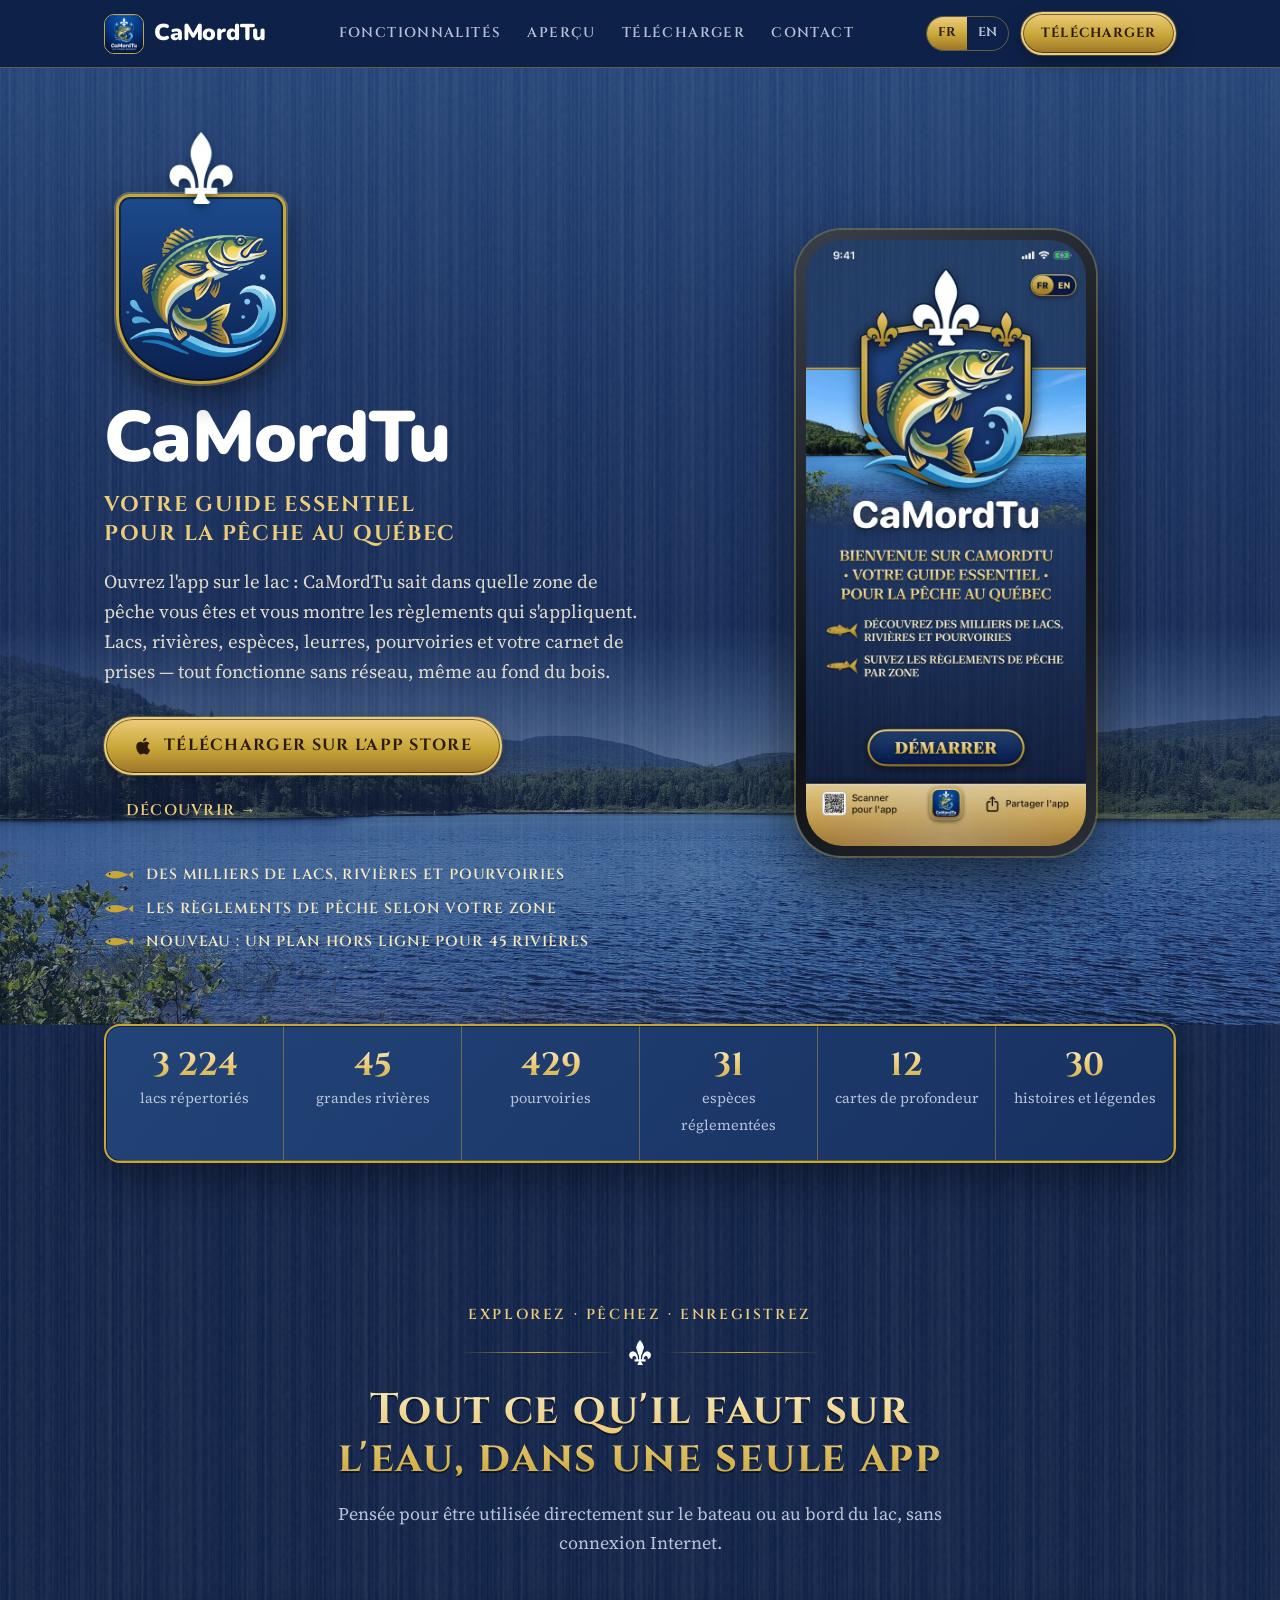
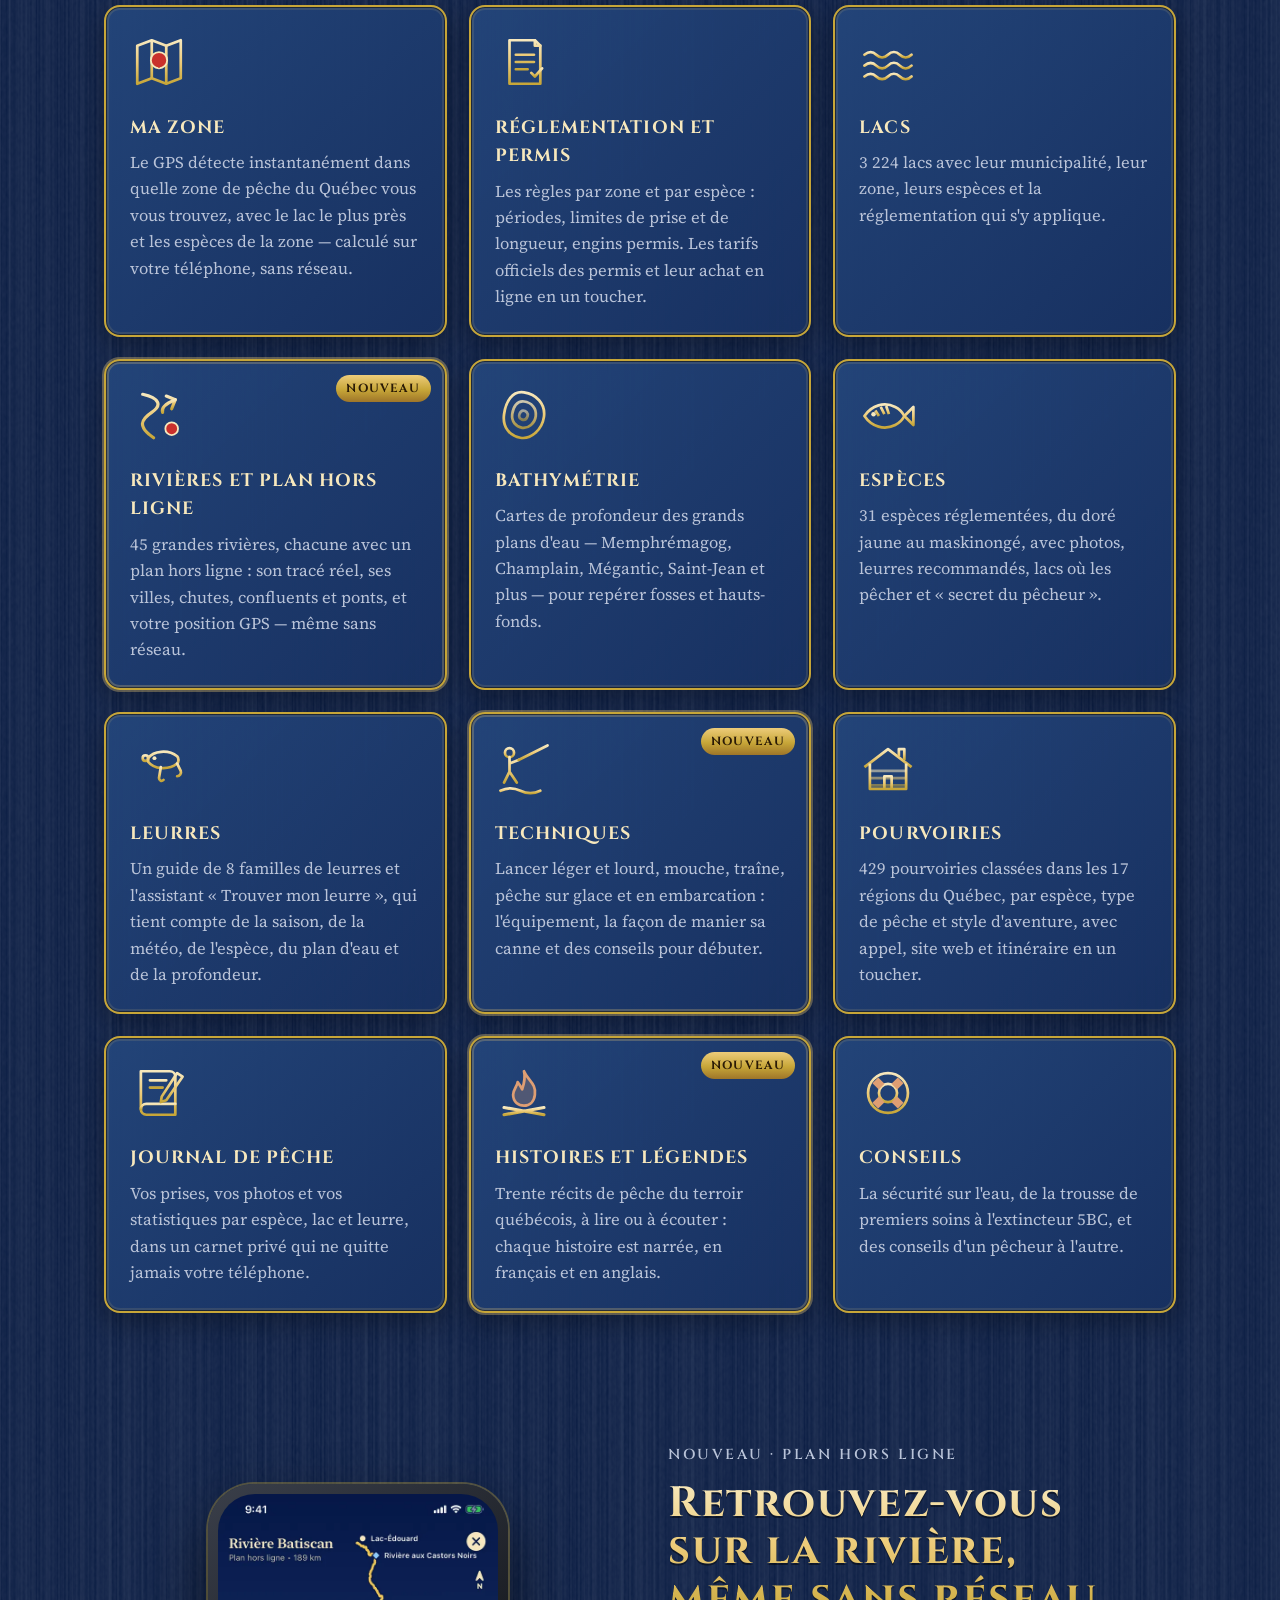
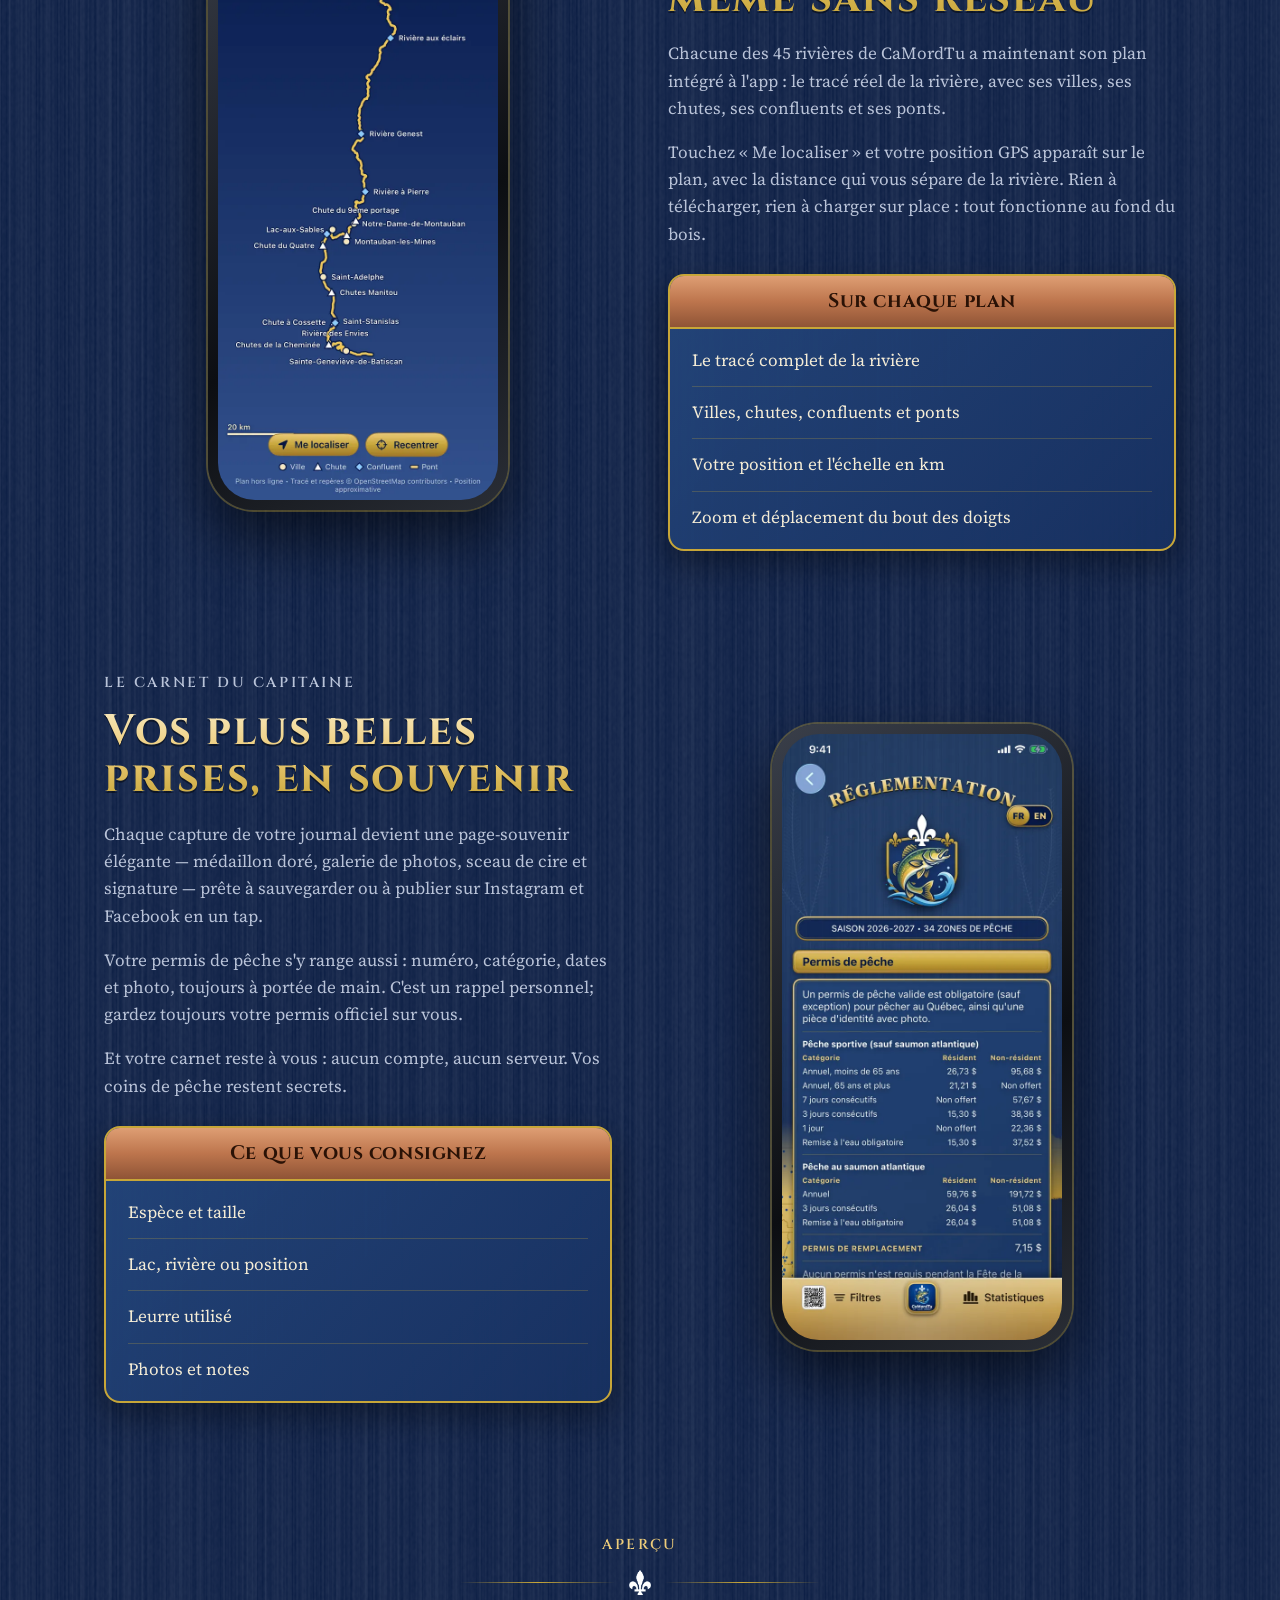
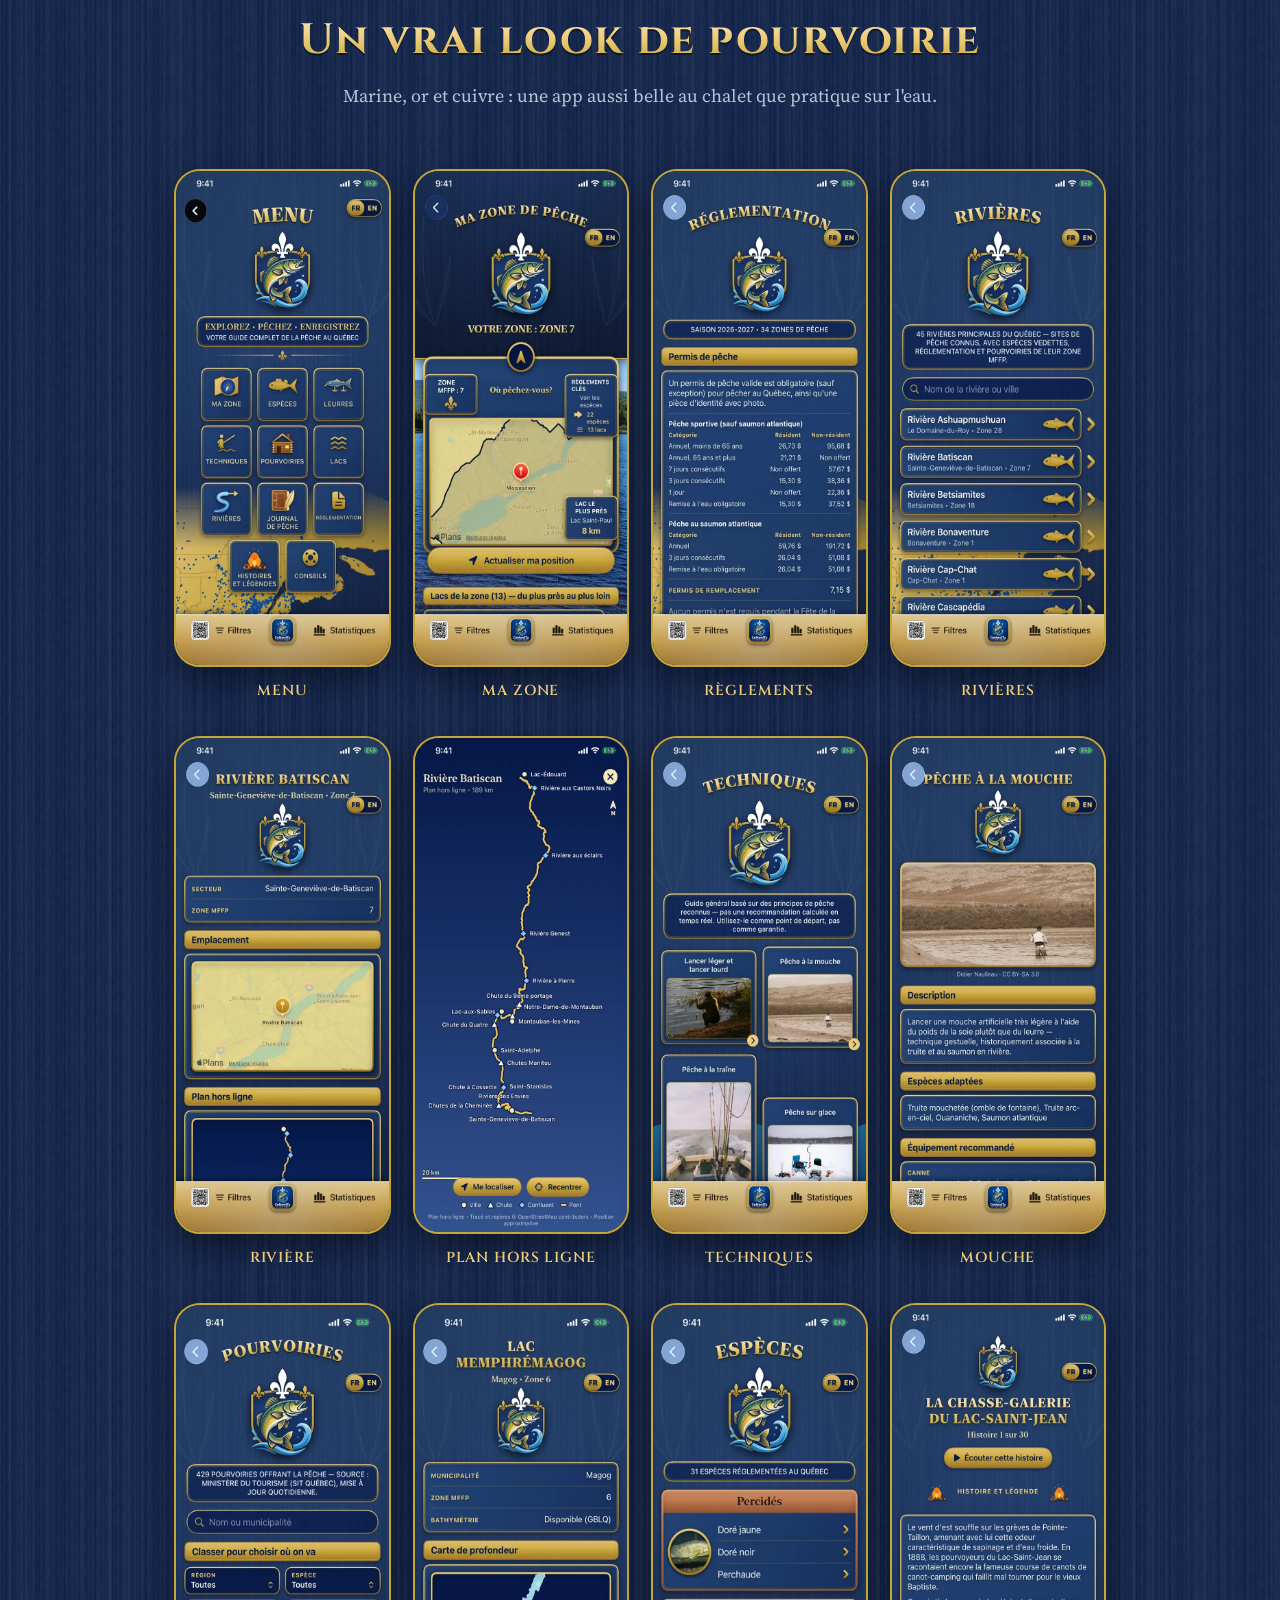
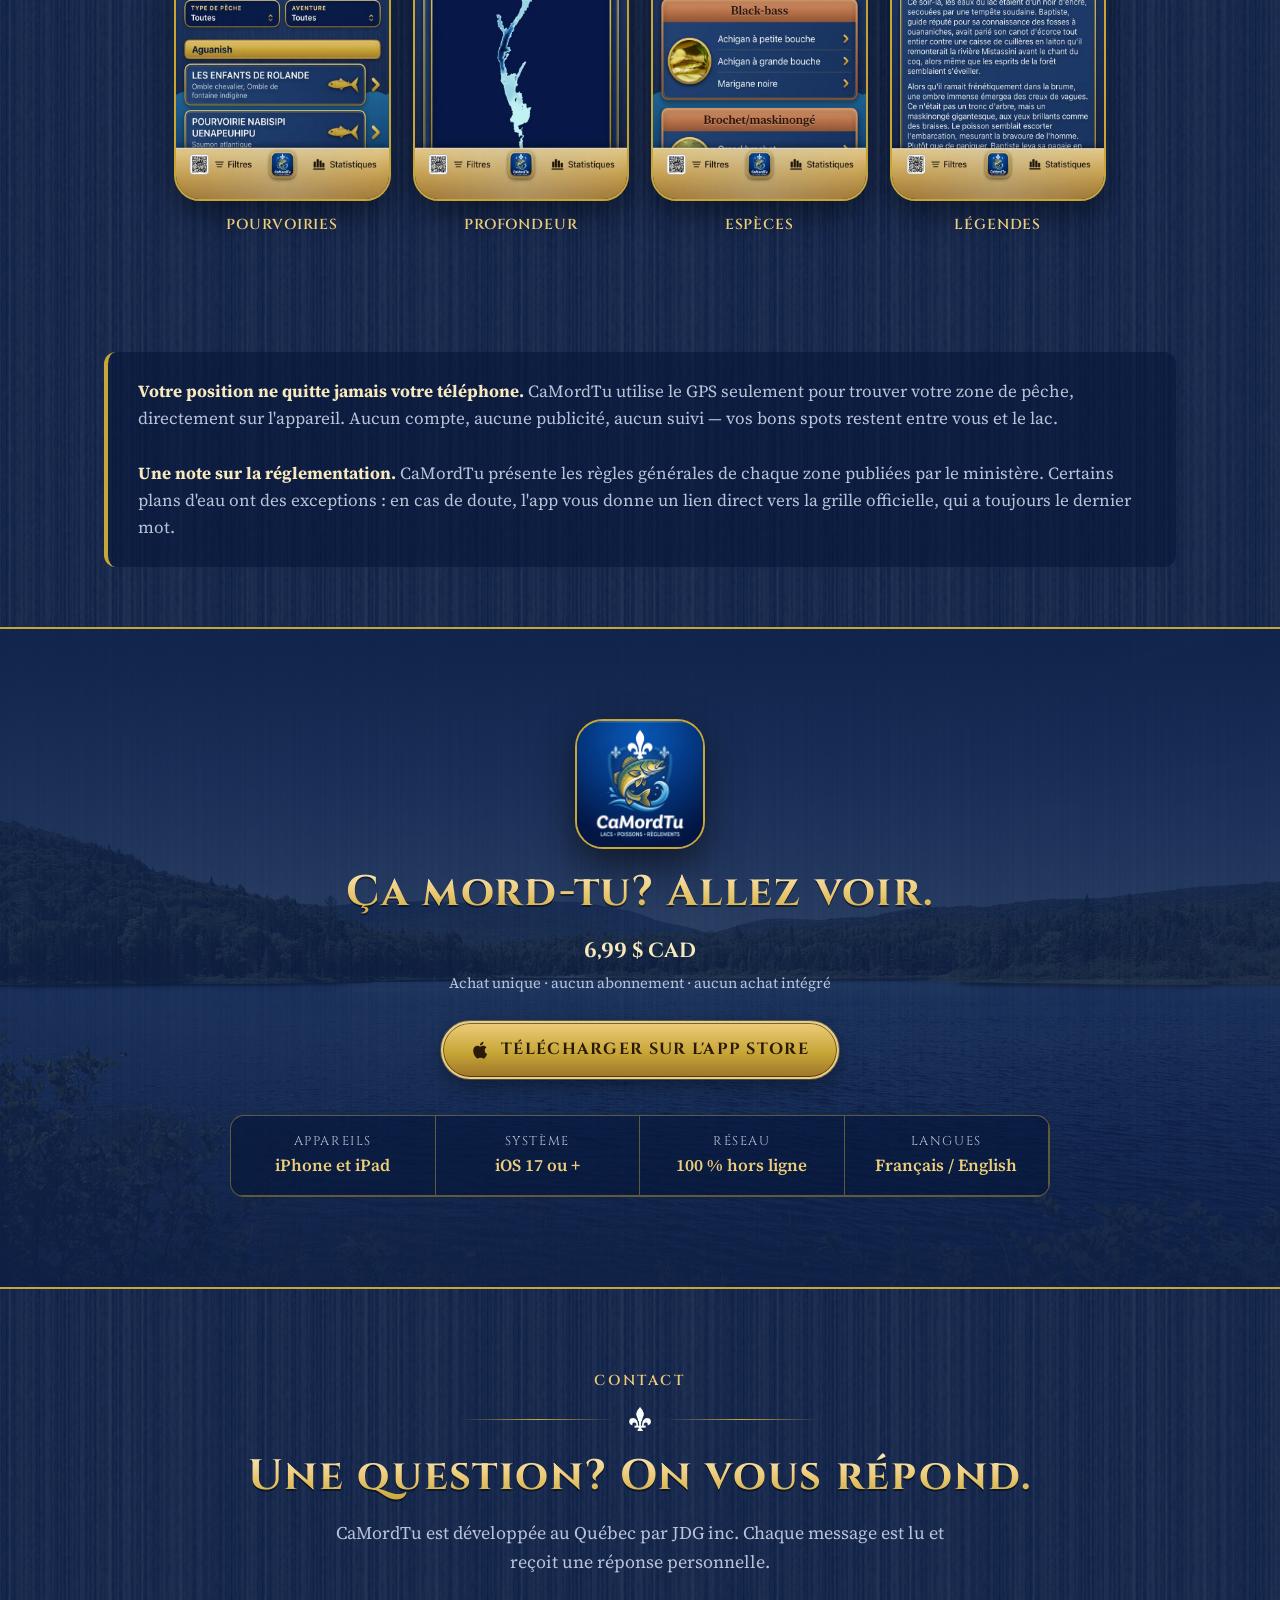
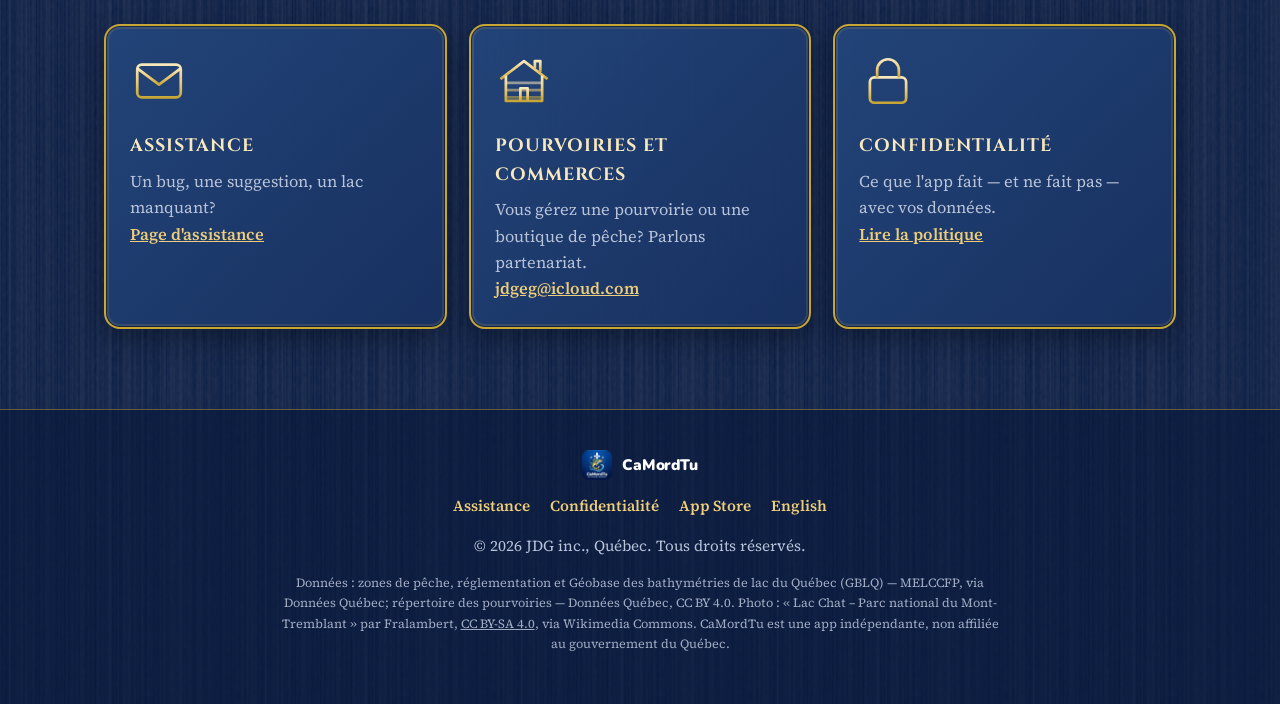
==== commit 5aa01f0f: "Site à jour avec la version 1.0.8 : 45 rivières et plan hors ligne, Techniques, permis, narration de" ====
--- a/index.html
+++ b/index.html
@@ -3,18 +3,59 @@
 <head>
 <meta charset="UTF-8">
 <meta name="viewport" content="width=device-width, initial-scale=1">
-<title>CaMordTu — Le guide de pêche du Québec</title>
-<meta name="description" content="CaMordTu détecte votre zone de pêche par GPS et affiche la réglementation, les lacs, rivières, espèces, leurres et pourvoiries du Québec — 100 % hors ligne. Une app de JDG inc., Québec.">
+<title>CaMordTu — L'app de pêche du Québec : zones, règlements, lacs</title>
+<meta name="description" content="L'app iPhone et iPad de pêche au Québec : votre zone et ses règlements par GPS, 3 224 lacs, cartes de profondeur, espèces, leurres et pourvoiries — hors ligne. 6,99 $.">
 <meta name="theme-color" content="#173060">
 <link rel="icon" type="image/png" sizes="32x32" href="assets/img/favicon-32.png">
 <link rel="apple-touch-icon" href="assets/img/apple-touch-icon.png">
-<link rel="alternate" hreflang="fr-CA" href="https://2ny49b75ks-code.github.io/camordtu-site/">
-<link rel="alternate" hreflang="en" href="https://2ny49b75ks-code.github.io/camordtu-site/en.html">
+<link rel="alternate" hreflang="fr-CA" href="https://camordtu.netlify.app/">
+<link rel="alternate" hreflang="en" href="https://camordtu.netlify.app/en.html">
 <meta property="og:type" content="website">
-<meta property="og:title" content="CaMordTu — Le guide de pêche du Québec">
+<meta property="og:title" content="CaMordTu — L'app de pêche du Québec : zones, règlements, lacs">
 <meta property="og:description" content="Zone GPS, réglementation, 3 224 lacs, espèces, leurres et carnet de pêche privé — 100 % hors ligne.">
-<meta property="og:image" content="https://2ny49b75ks-code.github.io/camordtu-site/assets/img/og-image.jpg">
+<meta property="og:image" content="https://camordtu.netlify.app/assets/img/og-image.jpg">
 <meta property="og:locale" content="fr_CA">
+<meta name="author" content="Jean-David Giroux, JDG inc.">
+<link rel="canonical" href="https://camordtu.netlify.app/">
+<link rel="alternate" hreflang="x-default" href="https://camordtu.netlify.app/">
+<meta property="og:url" content="https://camordtu.netlify.app/">
+<meta property="og:site_name" content="CaMordTu">
+<meta name="twitter:card" content="summary_large_image">
+<script type="application/ld+json">
+{
+ "@context": "https://schema.org",
+ "@type": "MobileApplication",
+ "name": "CaMordTu",
+ "operatingSystem": "iOS 17+",
+ "applicationCategory": "SportsApplication",
+ "inLanguage": [
+  "fr-CA",
+  "en"
+ ],
+ "description": "L'app iPhone et iPad de pêche au Québec : votre zone et ses règlements par GPS, 3 224 lacs, cartes de profondeur, espèces, leurres et pourvoiries — hors ligne. 6,99 $.",
+ "url": "https://camordtu.netlify.app/",
+ "image": "https://camordtu.netlify.app/assets/img/logo.png",
+ "installUrl": "https://apps.apple.com/ca/app/camordtu/id6815033212",
+ "offers": {
+  "@type": "Offer",
+  "price": "6.99",
+  "priceCurrency": "CAD"
+ },
+ "author": {
+  "@type": "Person",
+  "name": "Jean-David Giroux"
+ },
+ "publisher": {
+  "@type": "Organization",
+  "name": "JDG inc.",
+  "address": {
+   "@type": "PostalAddress",
+   "addressRegion": "QC",
+   "addressCountry": "CA"
+  }
+ }
+}
+</script>
 <meta name="apple-itunes-app" content="app-id=6815033212">
 <link rel="preconnect" href="https://fonts.googleapis.com">
 <link rel="preconnect" href="https://fonts.gstatic.com" crossorigin>
@@ -39,6 +80,9 @@
   <symbol id="i-fire" viewBox="0 0 64 64"><g fill="none" stroke-linejoin="round" stroke-linecap="round"><path d="M32 8c4 10 14 14 12 26-1 8-6 12-12 12s-12-4-12-12c0-6 4-8 5-14 3 4 4 6 5 8 2-6 4-12 2-20z" stroke="#de9e73" stroke-width="3" fill="rgba(222,158,115,.25)"/><path d="M10 56l44-8M10 48l44 8" stroke="url(#g)" stroke-width="3.5"/></g></symbol>
   <symbol id="i-lock" viewBox="0 0 64 64"><g fill="none" stroke="url(#g)" stroke-width="3" stroke-linejoin="round"><rect x="12" y="28" width="40" height="28" rx="5"/><path d="M20 28v-8a12 12 0 0124 0v8"/><path d="M32 38v8" stroke-linecap="round"/></g></symbol>
   <symbol id="i-mail" viewBox="0 0 64 64"><g fill="none" stroke="url(#g)" stroke-width="3" stroke-linejoin="round"><rect x="8" y="14" width="48" height="36" rx="5"/><path d="M8 18l24 18 24-18"/></g></symbol>
+  <symbol id="i-river" viewBox="0 0 64 64"><g fill="none" stroke="url(#g)" stroke-width="3.5" stroke-linecap="round" stroke-linejoin="round"><path d="M14 8c18 4 22 12 10 20S8 44 26 56"/><path d="M40 10l10 4-4 10"/><path d="M50 14C40 18 34 22 36 28"/></g><circle cx="46" cy="46" r="7" fill="#c9302c" stroke="#f7e8bd" stroke-width="2"/></symbol>
+  <symbol id="i-rod" viewBox="0 0 64 64"><g fill="none" stroke="url(#g)" stroke-width="3" stroke-linecap="round" stroke-linejoin="round"><circle cx="16" cy="14" r="5"/><path d="M16 19v16l-6 12M16 35l8 12M16 26l10-4"/><path d="M26 22L58 6"/><path d="M58 6v26"/><path d="M6 56c8-4 14-4 22 0s14 4 22 0"/></g></symbol>
+  <symbol id="i-buoy" viewBox="0 0 64 64"><g fill="none" stroke="url(#g)" stroke-width="3"><circle cx="32" cy="32" r="22"/><circle cx="32" cy="32" r="10"/></g><g stroke="#de9e73" stroke-width="9" fill="none"><path d="M18 18l7 7M46 18l-7 7M18 46l7-7M46 46l-7-7"/></g></symbol>
   <symbol id="i-bullet" viewBox="0 0 64 24"><path d="M2 12c8-8 22-10 34-6 6 2 12 4 16 6-4 2-10 4-16 6-12 4-26 2-34-6z" fill="#c7a638"/><path d="M52 12l10-8v16z" fill="#c7a638"/><circle cx="12" cy="10.5" r="1.8" fill="#0d1f45"/></symbol>
 </svg>
 
@@ -77,9 +121,10 @@
         <ul class="hero-bullets">
           <li><svg viewBox="0 0 64 24"><use href="#i-bullet"/></svg>Des milliers de lacs, rivières et pourvoiries</li>
           <li><svg viewBox="0 0 64 24"><use href="#i-bullet"/></svg>Les règlements de pêche selon votre zone</li>
+          <li><svg viewBox="0 0 64 24"><use href="#i-bullet"/></svg>Nouveau : un plan hors ligne pour 45 rivières</li>
         </ul>
       </div>
-      <div class="phone"><img src="assets/img/01_accueil.webp" alt="Écran d'accueil de l'app CaMordTu" width="620" height="1344"></div>
+      <div class="phone"><img src="assets/img/app/fr-accueil.webp" alt="Écran d'accueil de l'app CaMordTu" width="620" height="1342"></div>
     </div>
   </div>
 </section>
@@ -88,7 +133,7 @@
   <div class="wrap">
     <div class="num-grid">
       <div class="num"><b>3 224</b><span>lacs répertoriés</span></div>
-      <div class="num"><b>30</b><span>grandes rivières</span></div>
+      <div class="num"><b>45</b><span>grandes rivières</span></div>
       <div class="num"><b>429</b><span>pourvoiries</span></div>
       <div class="num"><b>31</b><span>espèces réglementées</span></div>
       <div class="num"><b>12</b><span>cartes de profondeur</span></div>
@@ -104,15 +149,41 @@
     <h2 class="section-title engraved">Tout ce qu'il faut sur l'eau, dans une seule app</h2>
     <p class="section-lead">Pensée pour être utilisée directement sur le bateau ou au bord du lac, sans connexion Internet.</p>
     <div class="tile-grid">
-      <article class="tile"><svg class="icon"><use href="#i-zone"/></svg><h3>Ma zone</h3><p>Le GPS détecte instantanément dans quelle zone de pêche du Québec vous vous trouvez — calculé sur votre téléphone, sans réseau.</p></article>
-      <article class="tile"><svg class="icon"><use href="#i-rules"/></svg><h3>Réglementation</h3><p>Périodes, limites de prise, limites de longueur et engins autorisés pour chaque zone, avec lien direct vers la grille officielle du ministère.</p></article>
-      <article class="tile"><svg class="icon"><use href="#i-lake"/></svg><h3>Lacs et rivières</h3><p>3 224 lacs et les 30 grandes rivières à saumon, ouananiche et truite, avec municipalité, zone et espèces présentes.</p></article>
+      <article class="tile"><svg class="icon"><use href="#i-zone"/></svg><h3>Ma zone</h3><p>Le GPS détecte instantanément dans quelle zone de pêche du Québec vous vous trouvez, avec le lac le plus près et les espèces de la zone — calculé sur votre téléphone, sans réseau.</p></article>
+      <article class="tile"><svg class="icon"><use href="#i-rules"/></svg><h3>Réglementation et permis</h3><p>Les règles par zone et par espèce : périodes, limites de prise et de longueur, engins permis. Les tarifs officiels des permis et leur achat en ligne en un toucher.</p></article>
+      <article class="tile"><svg class="icon"><use href="#i-lake"/></svg><h3>Lacs</h3><p>3 224 lacs avec leur municipalité, leur zone, leurs espèces et la réglementation qui s'y applique.</p></article>
+      <article class="tile is-new"><span class="new-badge">Nouveau</span><svg class="icon"><use href="#i-river"/></svg><h3>Rivières et plan hors ligne</h3><p>45 grandes rivières, chacune avec un plan hors ligne : son tracé réel, ses villes, chutes, confluents et ponts, et votre position GPS — même sans réseau.</p></article>
       <article class="tile"><svg class="icon"><use href="#i-depth"/></svg><h3>Bathymétrie</h3><p>Cartes de profondeur des grands plans d'eau — Memphrémagog, Champlain, Mégantic, Saint-Jean et plus — pour repérer fosses et hauts-fonds.</p></article>
-      <article class="tile"><svg class="icon"><use href="#i-fish"/></svg><h3>Espèces</h3><p>31 espèces réglementées, du doré jaune au maskinongé, avec photos, habitat, taille et techniques de pêche.</p></article>
-      <article class="tile"><svg class="icon"><use href="#i-lure"/></svg><h3>Leurres</h3><p>Un guide des leurres et un assistant qui vous suggère le bon choix selon l'espèce, la saison et les conditions du jour.</p></article>
-      <article class="tile"><svg class="icon"><use href="#i-cabin"/></svg><h3>Pourvoiries</h3><p>429 pourvoiries offrant la pêche partout au Québec : coordonnées, espèces pêchées, appel en un tap et itinéraire dans Plans.</p></article>
-      <article class="tile"><svg class="icon"><use href="#i-book"/></svg><h3>Journal de pêche</h3><p>Consignez vos prises — espèce, lieu, taille, leurre, photos — dans un carnet privé qui ne quitte jamais votre téléphone.</p></article>
-      <article class="tile"><svg class="icon"><use href="#i-fire"/></svg><h3>Histoires et légendes</h3><p>Trente récits de pêche du terroir québécois, à lire au coin du feu entre deux sorties.</p></article>
+      <article class="tile"><svg class="icon"><use href="#i-fish"/></svg><h3>Espèces</h3><p>31 espèces réglementées, du doré jaune au maskinongé, avec photos, leurres recommandés, lacs où les pêcher et « secret du pêcheur ».</p></article>
+      <article class="tile"><svg class="icon"><use href="#i-lure"/></svg><h3>Leurres</h3><p>Un guide de 8 familles de leurres et l'assistant « Trouver mon leurre », qui tient compte de la saison, de la météo, de l'espèce, du plan d'eau et de la profondeur.</p></article>
+      <article class="tile is-new"><span class="new-badge">Nouveau</span><svg class="icon"><use href="#i-rod"/></svg><h3>Techniques</h3><p>Lancer léger et lourd, mouche, traîne, pêche sur glace et en embarcation : l'équipement, la façon de manier sa canne et des conseils pour débuter.</p></article>
+      <article class="tile"><svg class="icon"><use href="#i-cabin"/></svg><h3>Pourvoiries</h3><p>429 pourvoiries classées dans les 17 régions du Québec, par espèce, type de pêche et style d'aventure, avec appel, site web et itinéraire en un toucher.</p></article>
+      <article class="tile"><svg class="icon"><use href="#i-book"/></svg><h3>Journal de pêche</h3><p>Vos prises, vos photos et vos statistiques par espèce, lac et leurre, dans un carnet privé qui ne quitte jamais votre téléphone.</p></article>
+      <article class="tile is-new"><span class="new-badge">Nouveau</span><svg class="icon"><use href="#i-fire"/></svg><h3>Histoires et légendes</h3><p>Trente récits de pêche du terroir québécois, à lire ou à écouter : chaque histoire est narrée, en français et en anglais.</p></article>
+      <article class="tile"><svg class="icon"><use href="#i-buoy"/></svg><h3>Conseils</h3><p>La sécurité sur l'eau, de la trousse de premiers soins à l'extincteur 5BC, et des conseils d'un pêcheur à l'autre.</p></article>
+    </div>
+  </div>
+</section>
+
+<section class="split" aria-labelledby="plan-titre">
+  <div class="wrap">
+    <div class="split-grid reverse">
+      <div class="phone"><img src="assets/img/app/fr-plan.webp" alt="Plan hors ligne de la rivière Batiscan avec ses villes, chutes et confluents" width="620" height="1342" loading="lazy"></div>
+      <div>
+        <p class="eyebrow left">Nouveau · Plan hors ligne</p>
+        <h2 class="section-title engraved" id="plan-titre">Retrouvez-vous sur la rivière, même sans réseau</h2>
+        <p>Chacune des 45 rivières de CaMordTu a maintenant son plan intégré à l'app : le tracé réel de la rivière, avec ses villes, ses chutes, ses confluents et ses ponts.</p>
+        <p>Touchez « Me localiser » et votre position GPS apparaît sur le plan, avec la distance qui vous sépare de la rivière. Rien à télécharger, rien à charger sur place : tout fonctionne au fond du bois.</p>
+        <div class="panel" style="margin-top:26px">
+          <div class="panel-head">Sur chaque plan</div>
+          <ul>
+            <li class="plain">Le tracé complet de la rivière</li>
+            <li class="plain">Villes, chutes, confluents et ponts</li>
+            <li class="plain">Votre position et l'échelle en km</li>
+            <li class="plain">Zoom et déplacement du bout des doigts</li>
+          </ul>
+        </div>
+      </div>
     </div>
   </div>
 </section>
@@ -124,6 +195,7 @@
         <p class="eyebrow left">Le Carnet du Capitaine</p>
         <h2 class="section-title engraved" id="carnet-titre">Vos plus belles prises, en souvenir</h2>
         <p>Chaque capture de votre journal devient une page-souvenir élégante — médaillon doré, galerie de photos, sceau de cire et signature — prête à sauvegarder ou à publier sur Instagram et Facebook en un tap.</p>
+        <p>Votre permis de pêche s'y range aussi : numéro, catégorie, dates et photo, toujours à portée de main. C'est un rappel personnel; gardez toujours votre permis officiel sur vous.</p>
         <p>Et votre carnet reste à vous : aucun compte, aucun serveur. Vos coins de pêche restent secrets.</p>
         <div class="panel" style="margin-top:26px">
           <div class="panel-head">Ce que vous consignez</div>
@@ -135,7 +207,7 @@
           </ul>
         </div>
       </div>
-      <div class="phone"><img src="assets/img/06_especes.webp" alt="Liste des espèces réglementées dans CaMordTu" width="620" height="1344" loading="lazy"></div>
+      <div class="phone"><img src="assets/img/app/fr-reglementation.webp" alt="Tarifs officiels des permis de pêche dans la section Réglementation" width="620" height="1342" loading="lazy"></div>
     </div>
   </div>
 </section>
@@ -147,13 +219,19 @@
     <h2 class="section-title engraved">Un vrai look de pourvoirie</h2>
     <p class="section-lead">Marine, or et cuivre : une app aussi belle au chalet que pratique sur l'eau.</p>
   </div>
-  <div class="shots">
-    <figure><img src="assets/img/01_accueil.webp" alt="Écran d'accueil" width="230" height="498" loading="lazy"><figcaption>Accueil</figcaption></figure>
-    <figure><img src="assets/img/02_menu.webp" alt="Menu principal" width="230" height="498" loading="lazy"><figcaption>Menu</figcaption></figure>
-    <figure><img src="assets/img/03_bathymetrie.webp" alt="Carte de profondeur du lac Memphrémagog" width="230" height="498" loading="lazy"><figcaption>Bathymétrie</figcaption></figure>
-    <figure><img src="assets/img/06_especes.webp" alt="Fiches des espèces" width="230" height="498" loading="lazy"><figcaption>Espèces</figcaption></figure>
-    <figure><img src="assets/img/04_histoires_liste.webp" alt="Liste des histoires et légendes" width="230" height="498" loading="lazy"><figcaption>Histoires</figcaption></figure>
-    <figure><img src="assets/img/05_histoire_detail.webp" alt="Lecture d'une légende" width="230" height="498" loading="lazy"><figcaption>Légendes</figcaption></figure>
+  <div class="shots eight">
+    <figure><img src="assets/img/app/fr-menu.webp" alt="Menu principal" width="230" height="498" loading="lazy"><figcaption>Menu</figcaption></figure>
+    <figure><img src="assets/img/app/fr-zone.webp" alt="Ma zone détectée par GPS" width="230" height="498" loading="lazy"><figcaption>Ma zone</figcaption></figure>
+    <figure><img src="assets/img/app/fr-reglementation.webp" alt="Réglementation et permis" width="230" height="498" loading="lazy"><figcaption>Règlements</figcaption></figure>
+    <figure><img src="assets/img/app/fr-rivieres.webp" alt="Liste des 45 rivières" width="230" height="498" loading="lazy"><figcaption>Rivières</figcaption></figure>
+    <figure><img src="assets/img/app/fr-riviere.webp" alt="Fiche de la rivière Batiscan" width="230" height="498" loading="lazy"><figcaption>Rivière</figcaption></figure>
+    <figure><img src="assets/img/app/fr-plan.webp" alt="Plan hors ligne de la rivière Batiscan" width="230" height="498" loading="lazy"><figcaption>Plan hors ligne</figcaption></figure>
+    <figure><img src="assets/img/app/fr-techniques.webp" alt="Les techniques de pêche" width="230" height="498" loading="lazy"><figcaption>Techniques</figcaption></figure>
+    <figure><img src="assets/img/app/fr-technique.webp" alt="Fiche de la pêche à la mouche" width="230" height="498" loading="lazy"><figcaption>Mouche</figcaption></figure>
+    <figure><img src="assets/img/app/fr-pourvoiries.webp" alt="Pourvoiries classées par région, espèce et aventure" width="230" height="498" loading="lazy"><figcaption>Pourvoiries</figcaption></figure>
+    <figure><img src="assets/img/app/fr-profondeur.webp" alt="Carte de profondeur du lac Memphrémagog" width="230" height="498" loading="lazy"><figcaption>Profondeur</figcaption></figure>
+    <figure><img src="assets/img/app/fr-especes.webp" alt="Les 31 espèces réglementées" width="230" height="498" loading="lazy"><figcaption>Espèces</figcaption></figure>
+    <figure><img src="assets/img/app/fr-legende.webp" alt="Une légende à écouter" width="230" height="498" loading="lazy"><figcaption>Légendes</figcaption></figure>
   </div>
 </section>
 
@@ -180,7 +258,7 @@
       <a class="btn-gold solid" href="https://apps.apple.com/ca/app/camordtu/id6815033212"><svg class="appstore-icon"><use href="#i-apple"/></svg>Télécharger sur l'App Store</a>
     </div>
     <div class="req-grid">
-      <div class="req"><div class="label">Appareil</div><div class="value">iPhone</div></div>
+      <div class="req"><div class="label">Appareils</div><div class="value">iPhone et iPad</div></div>
       <div class="req"><div class="label">Système</div><div class="value">iOS 17 ou +</div></div>
       <div class="req"><div class="label">Réseau</div><div class="value">100 % hors ligne</div></div>
       <div class="req"><div class="label">Langues</div><div class="value">Français / English</div></div>
--- a/assets/style.css
+++ b/assets/style.css
@@ -118,7 +118,8 @@
 .lang-toggle a { font-family: 'Cinzel', Georgia, serif; font-weight: 700; font-size: 0.75em; padding: 6px 11px; color: var(--muted); text-decoration: none; }
 .lang-toggle a.active { background: var(--gold-grad); color: #2a1a06; }
 .top-right .btn-gold { padding: 9px 18px; font-size: 0.78em; }
-@media (max-width: 900px) { nav.top-nav { display: none; } }
+@media (max-width: 1080px) { nav.top-nav { display: none; } }
+header.top .brand { flex: none; }
 @media (max-width: 480px) { .top-right .btn-gold { display: none; } }
 
 /* ---------- Hero ---------- */
@@ -220,6 +221,7 @@
 @media (min-width: 1100px) {
   .shots { display: grid; grid-template-columns: repeat(6, 1fr); max-width: 1120px; margin: 0 auto; overflow: visible; }
   .shots figure { width: auto; }
+  .shots.eight { grid-template-columns: repeat(4, 1fr); max-width: 980px; row-gap: 34px; }
 }
 
 /* ---------- Note (vie privée / réglementation) ---------- */
@@ -274,3 +276,10 @@
   .btn-gold { padding: 12px 20px; font-size: 0.82em; letter-spacing: 0.05em; }
   .shots figure { width: 200px; }
 }
+
+/* Nouveautés */
+.tile { position: relative; }
+.tile.is-new { box-shadow: inset 0 0 0 1px rgba(0,0,0,.5), inset 0 0 0 3px rgba(237,204,122,.25), 0 0 0 2px rgba(237,204,122,.35), 0 10px 26px rgba(0,0,0,.3); }
+.new-badge { position: absolute; top: 14px; right: 14px; font-family: 'Cinzel', Georgia, serif; font-weight: 700; font-size: 0.7em; letter-spacing: 0.1em; text-transform: uppercase; color: #2a1a06; background: var(--gold-grad); border-radius: 999px; padding: 4px 10px; }
+.split-grid.reverse > .phone { order: -1; }
+@media (max-width: 880px) { .split-grid.reverse > .phone { order: -1; } }
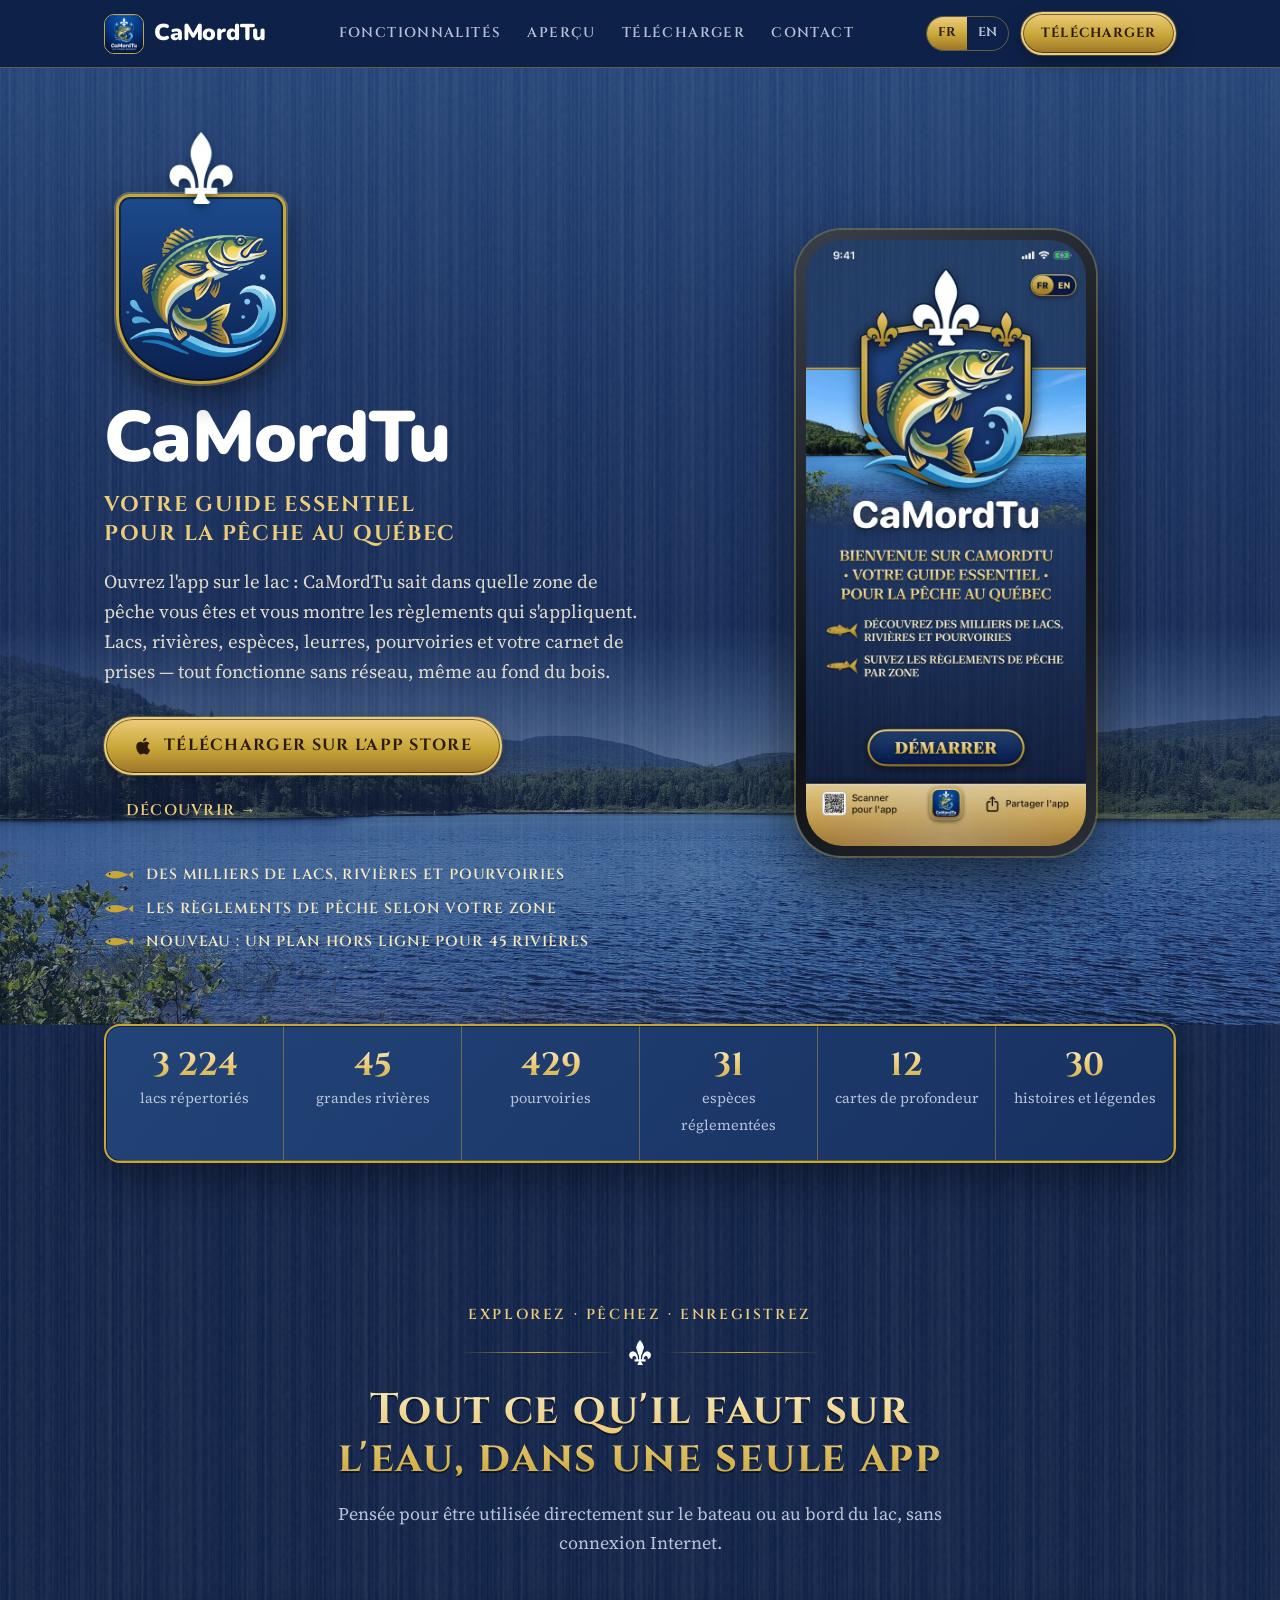
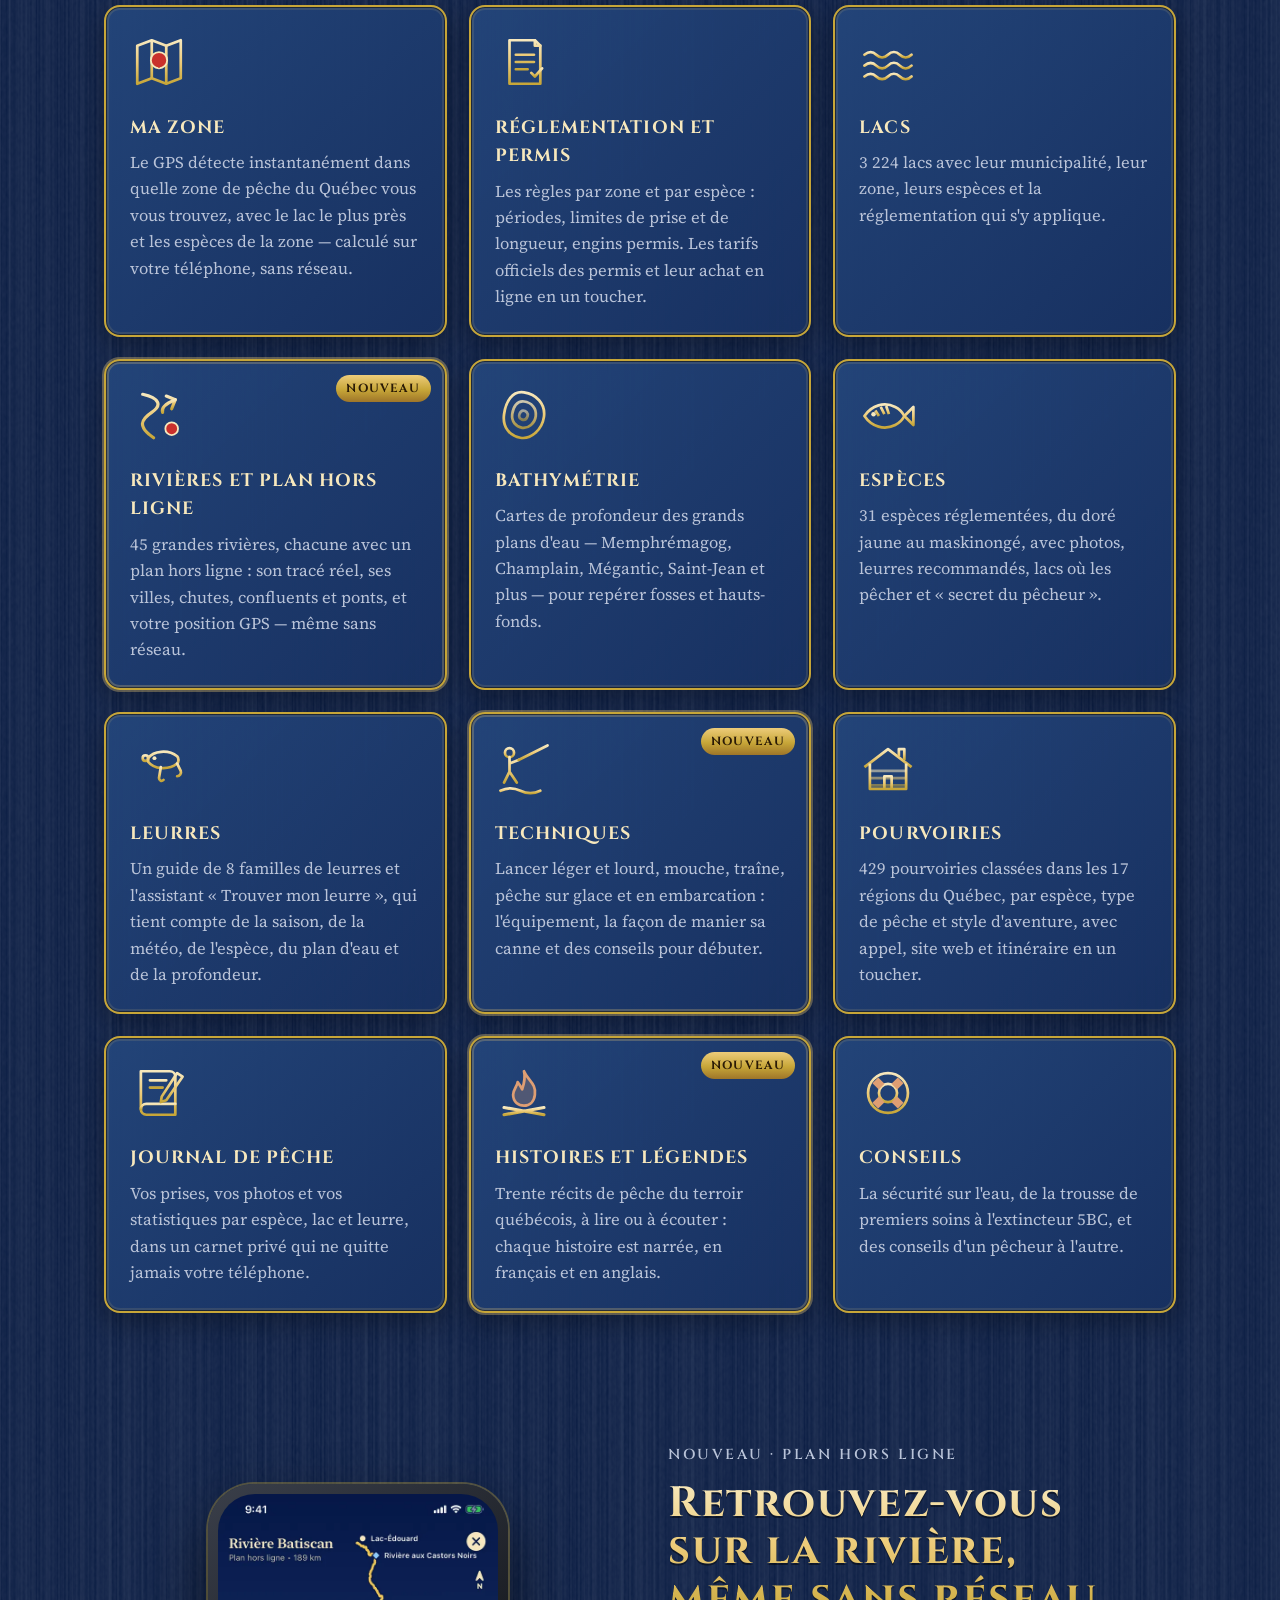
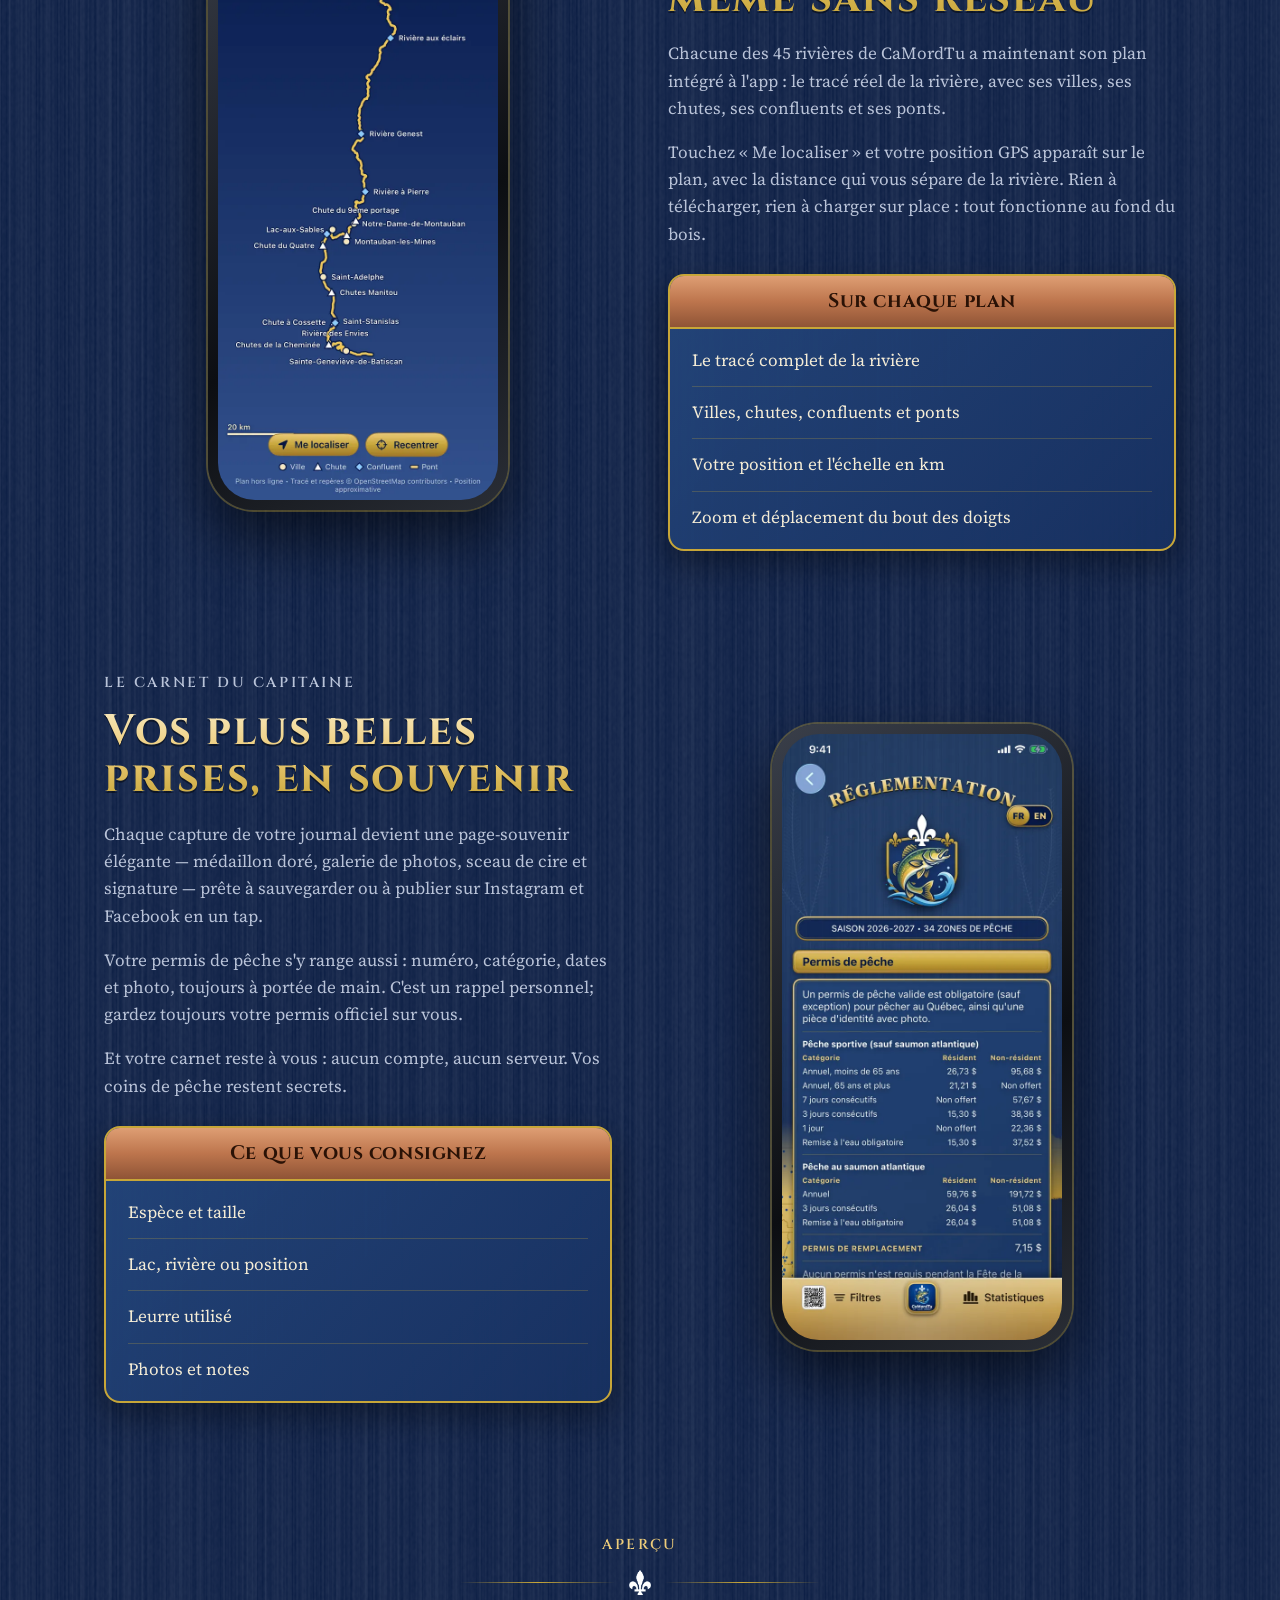
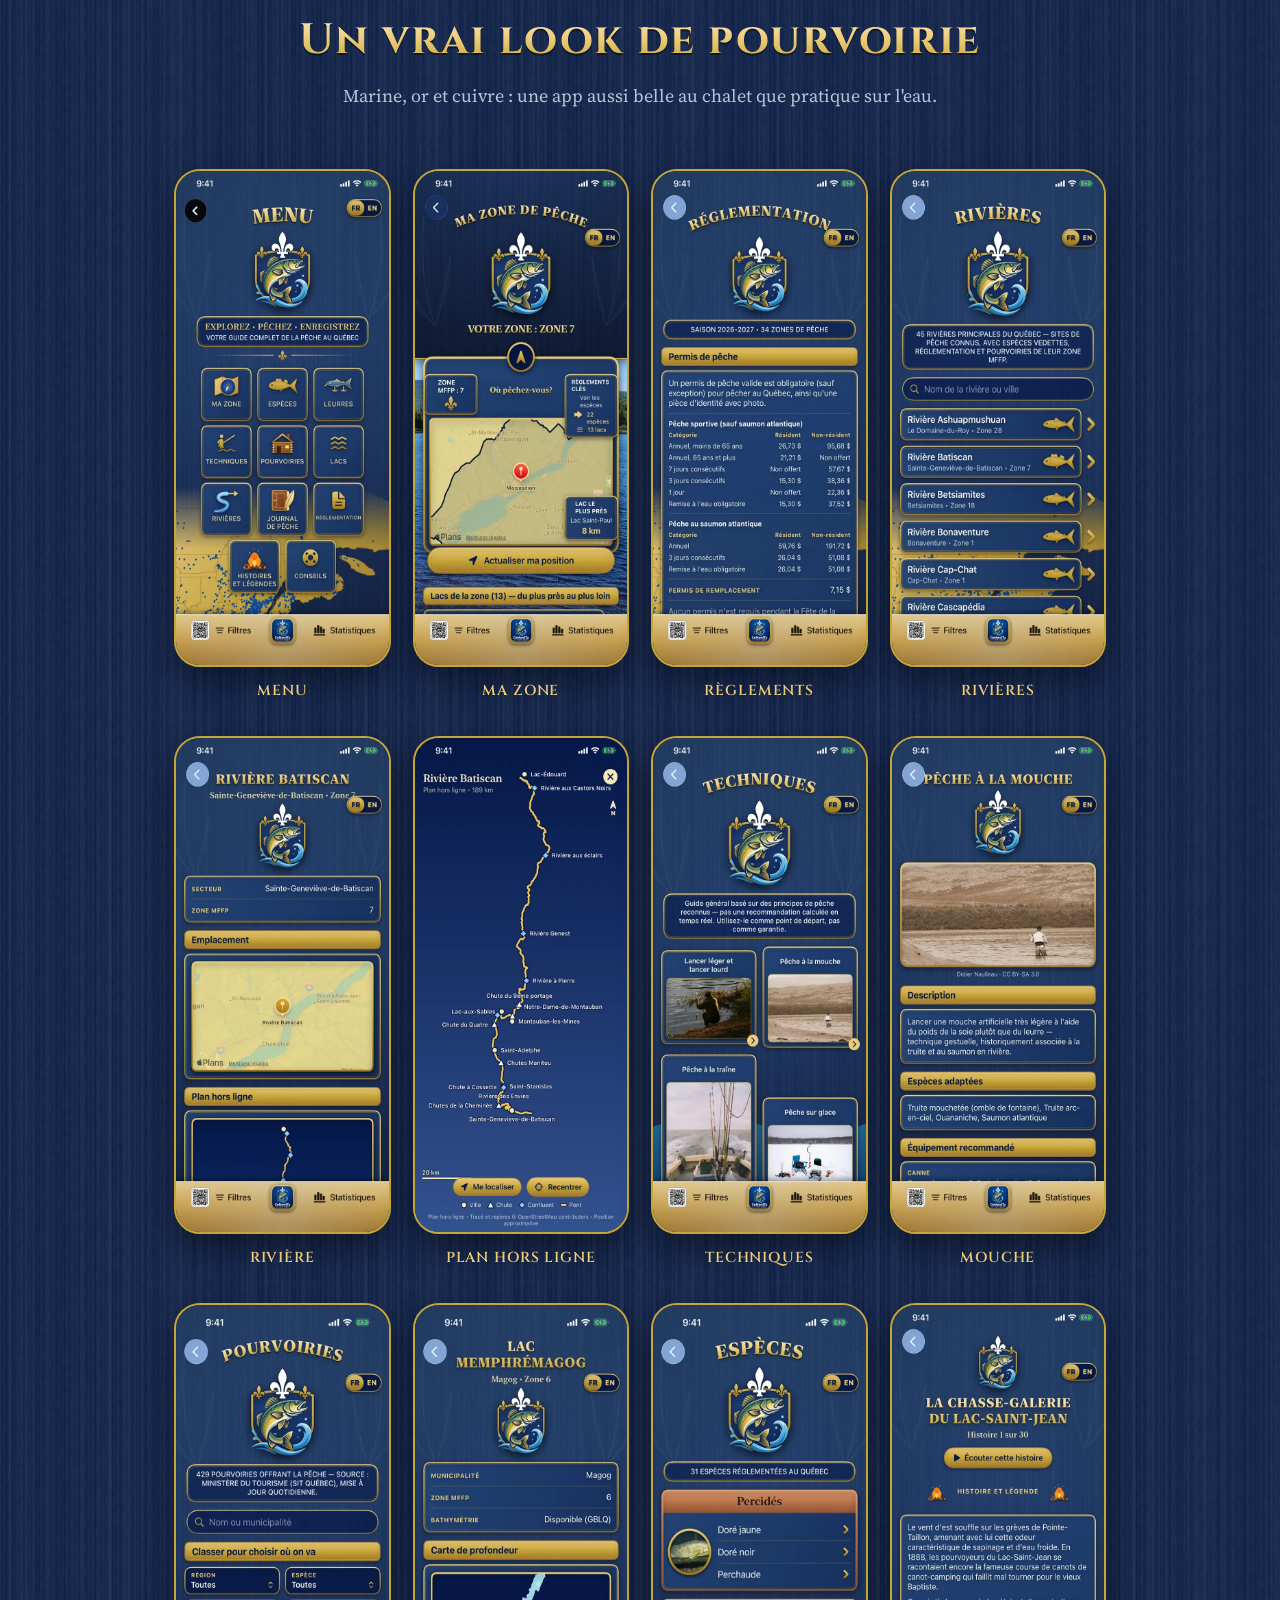
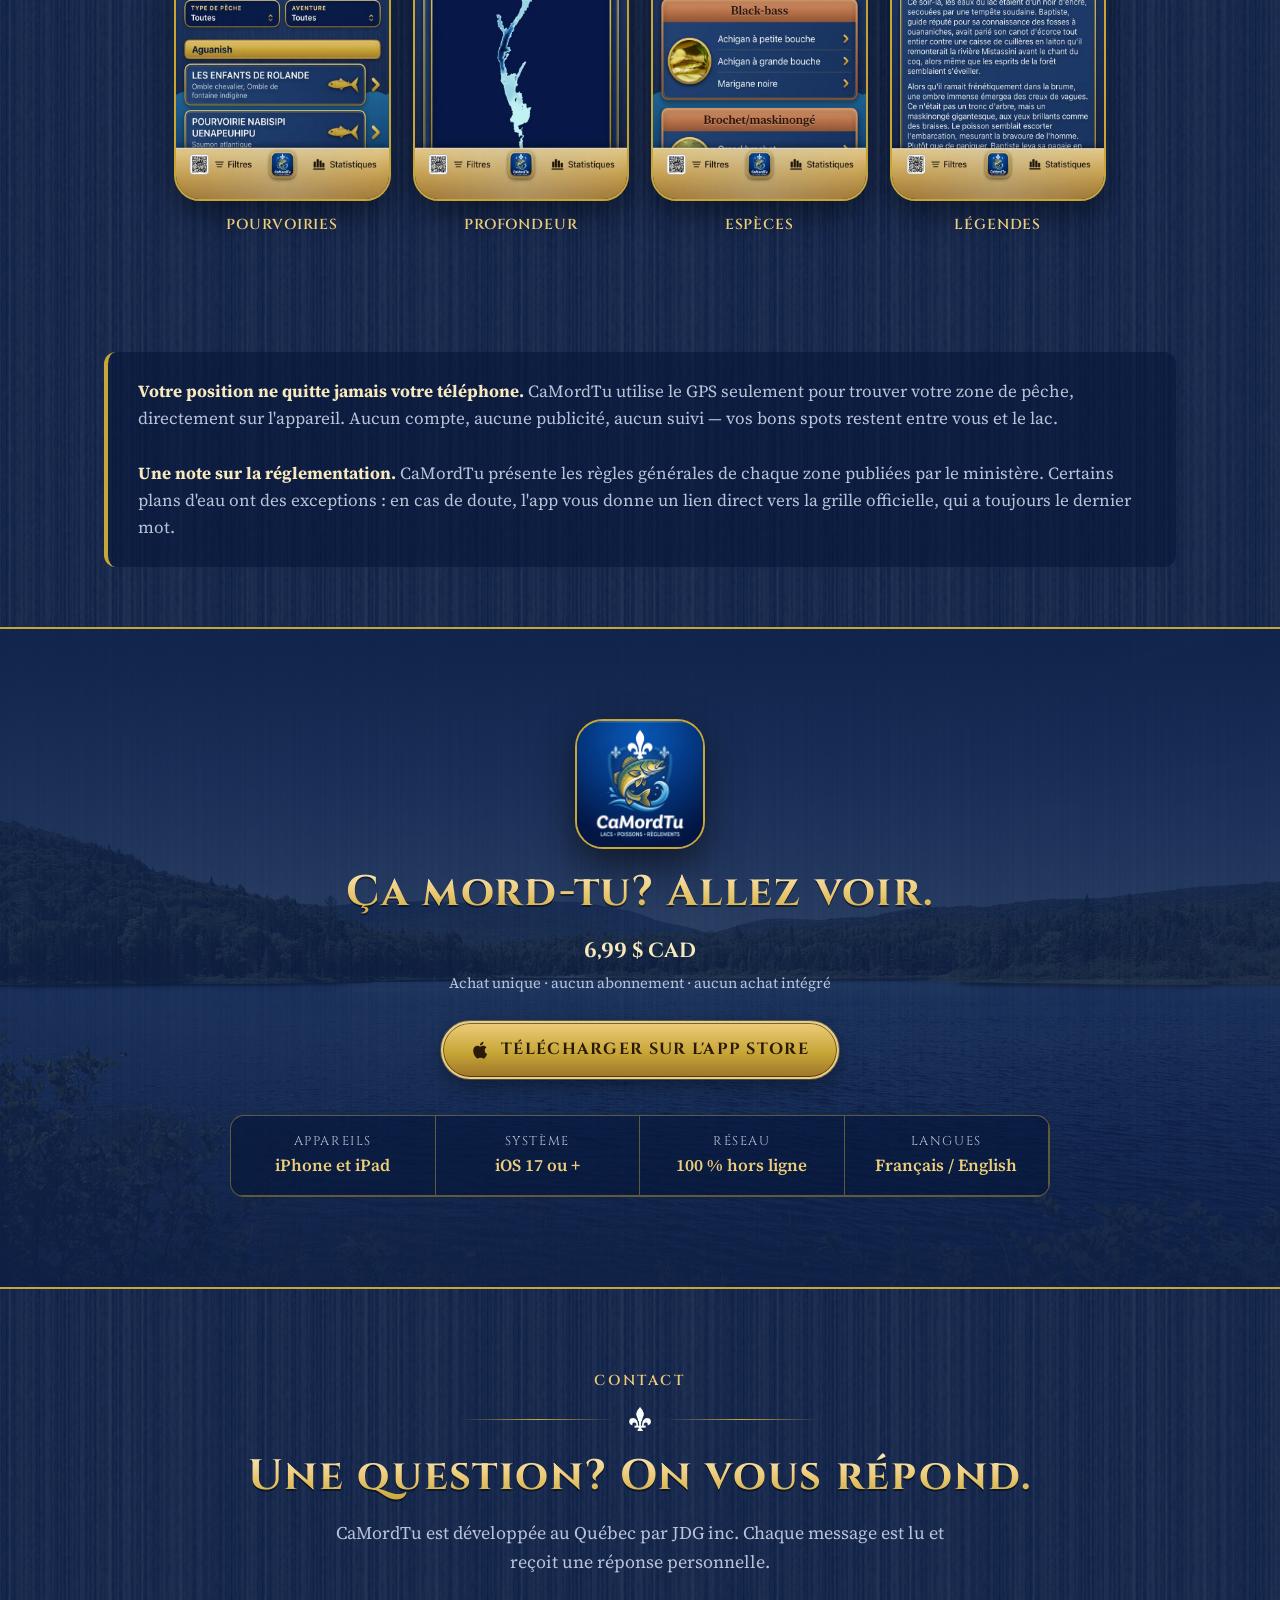
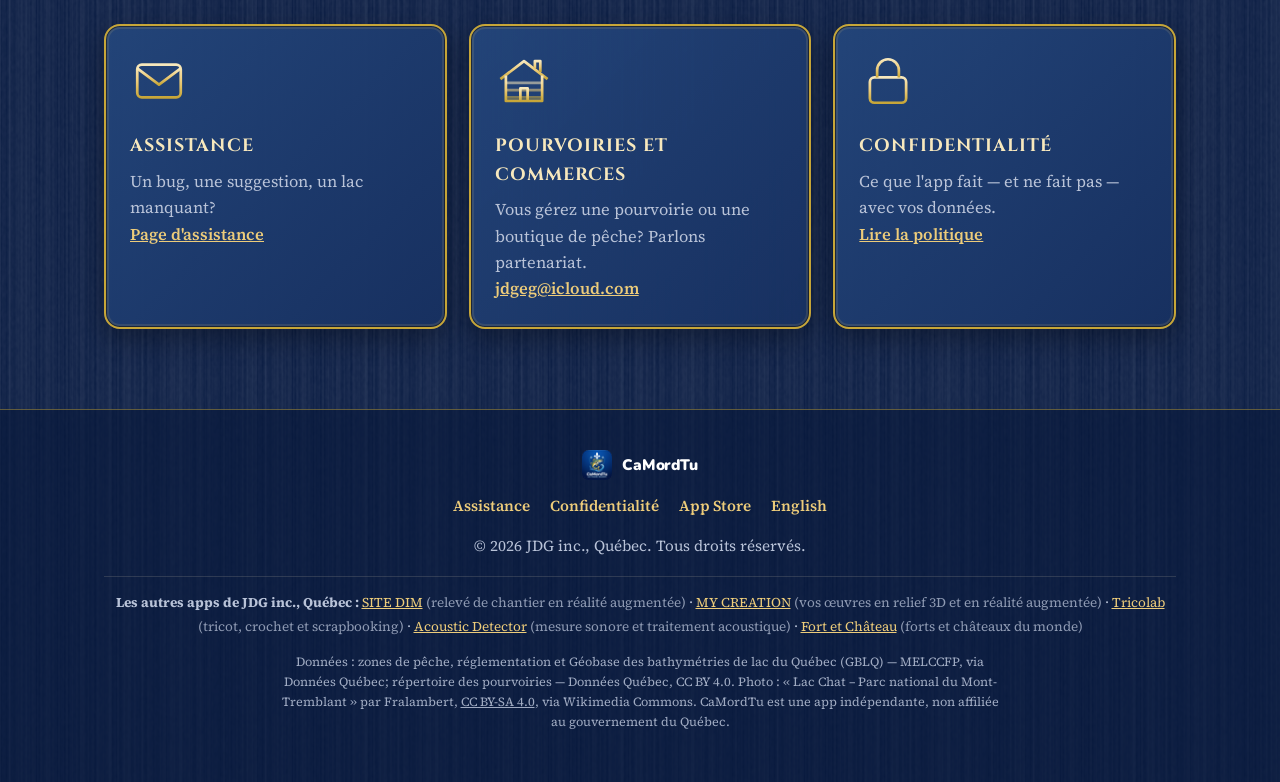
==== commit eb9e0d80: "Liens vers les autres apps de JDG inc. + clé IndexNow (Bing) Co-Authored-By: Claude Opus 5.5 <norepl" ====
--- a/index.html
+++ b/index.html
@@ -291,7 +291,8 @@
       <a href="en.html">English</a>
     </div>
     <p>© 2026 JDG inc., Québec. Tous droits réservés.</p>
-    <p class="credits">Données : zones de pêche, réglementation et Géobase des bathymétries de lac du Québec (GBLQ) — MELCCFP, via Données Québec; répertoire des pourvoiries — Données Québec, CC BY 4.0. Photo : « Lac Chat – Parc national du Mont-Tremblant » par Fralambert, <a href="https://creativecommons.org/licenses/by-sa/4.0/deed.fr">CC BY-SA 4.0</a>, via Wikimedia Commons. CaMordTu est une app indépendante, non affiliée au gouvernement du Québec.</p>
+    <div class="jdg-apps" style="margin-top:18px;padding-top:14px;border-top:1px solid rgba(127,127,127,.3);font-size:.88em;line-height:1.8;text-align:center"><strong>Les autres apps de JDG inc., Québec :</strong> <a href="https://sitedim.netlify.app/fr/index.html">SITE DIM</a> <span style="opacity:.75">(relevé de chantier en réalité augmentée)</span> · <a href="https://appmycreation.com/">MY CREATION</a> <span style="opacity:.75">(vos œuvres en relief 3D et en réalité augmentée)</span> · <a href="https://tricolab.netlify.app/fr/index.html">Tricolab</a> <span style="opacity:.75">(tricot, crochet et scrapbooking)</span> · <a href="https://apps.apple.com/ca/app/id6810440422?l=fr-CA">Acoustic Detector</a> <span style="opacity:.75">(mesure sonore et traitement acoustique)</span> · <a href="https://apps.apple.com/ca/app/id6811432420?l=fr-CA">Fort et Château</a> <span style="opacity:.75">(forts et châteaux du monde)</span></div>
+<p class="credits">Données : zones de pêche, réglementation et Géobase des bathymétries de lac du Québec (GBLQ) — MELCCFP, via Données Québec; répertoire des pourvoiries — Données Québec, CC BY 4.0. Photo : « Lac Chat – Parc national du Mont-Tremblant » par Fralambert, <a href="https://creativecommons.org/licenses/by-sa/4.0/deed.fr">CC BY-SA 4.0</a>, via Wikimedia Commons. CaMordTu est une app indépendante, non affiliée au gouvernement du Québec.</p>
   </div>
 </footer>
 
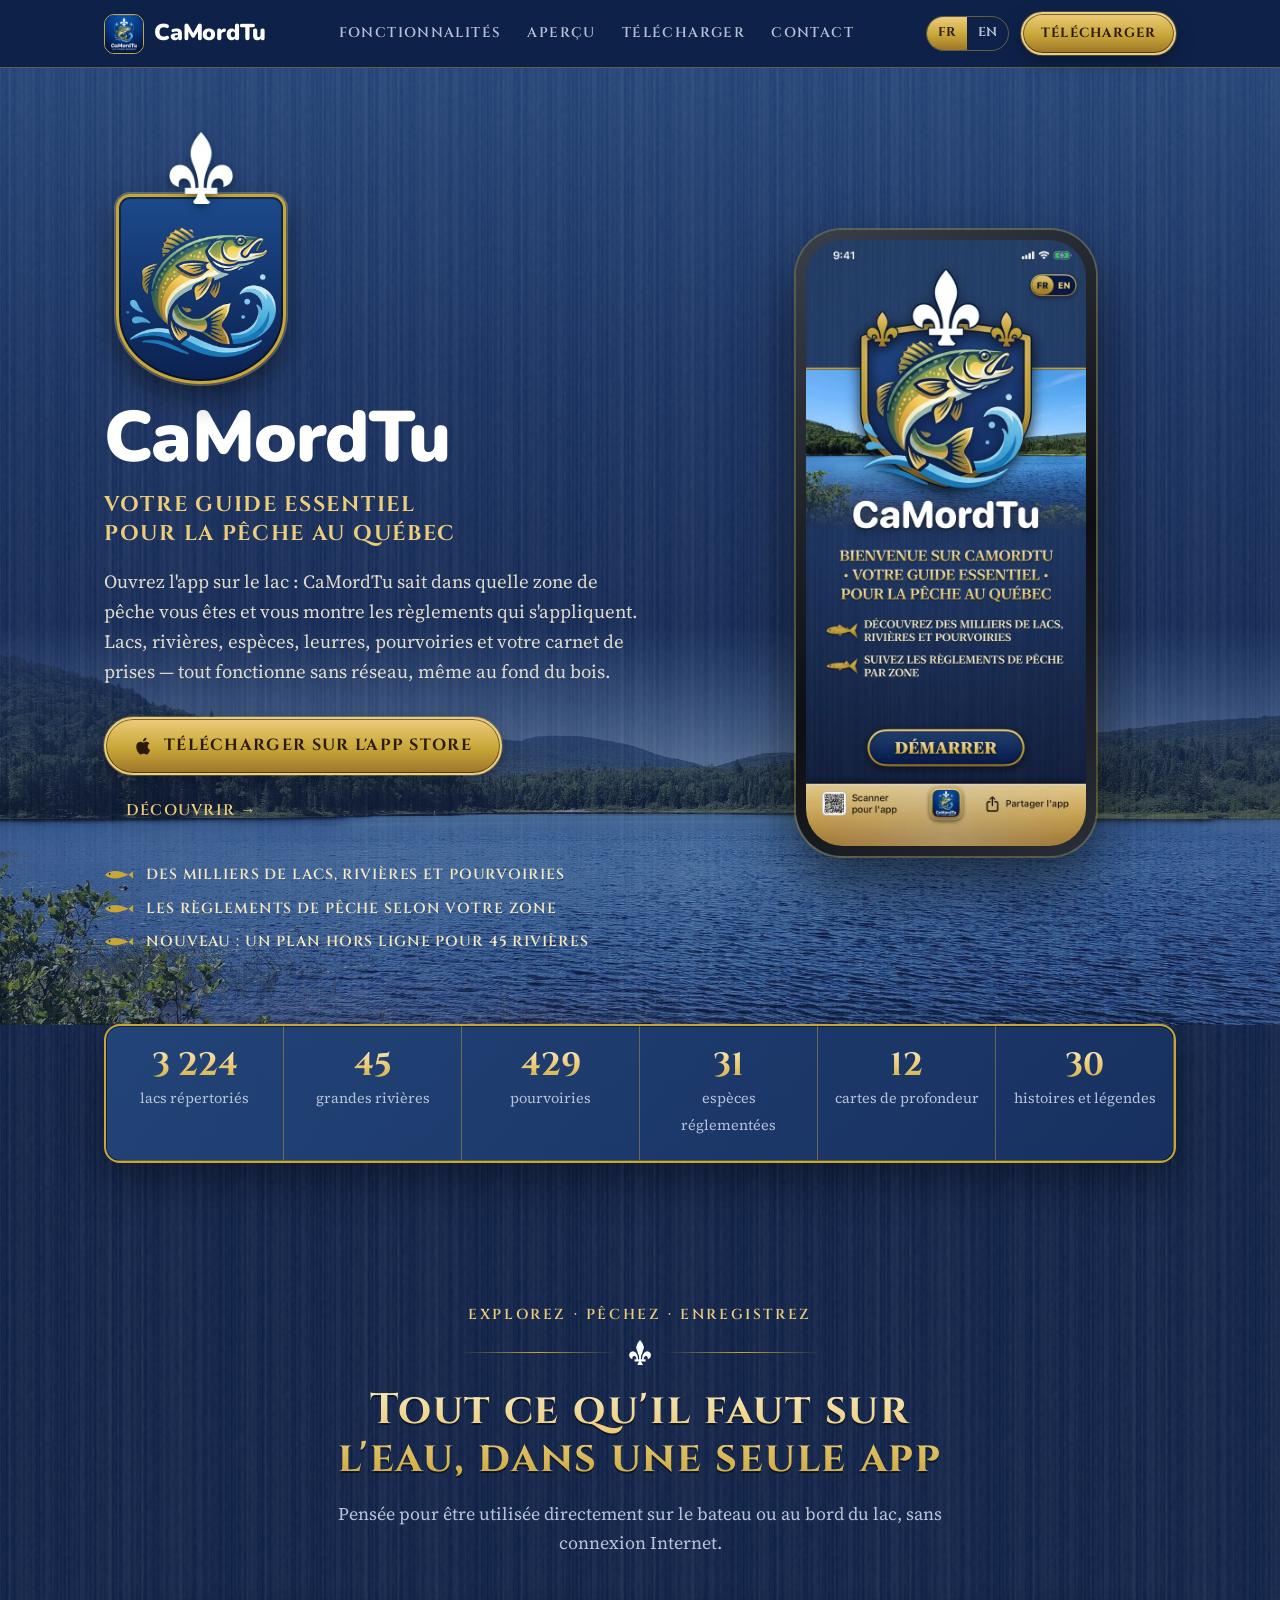
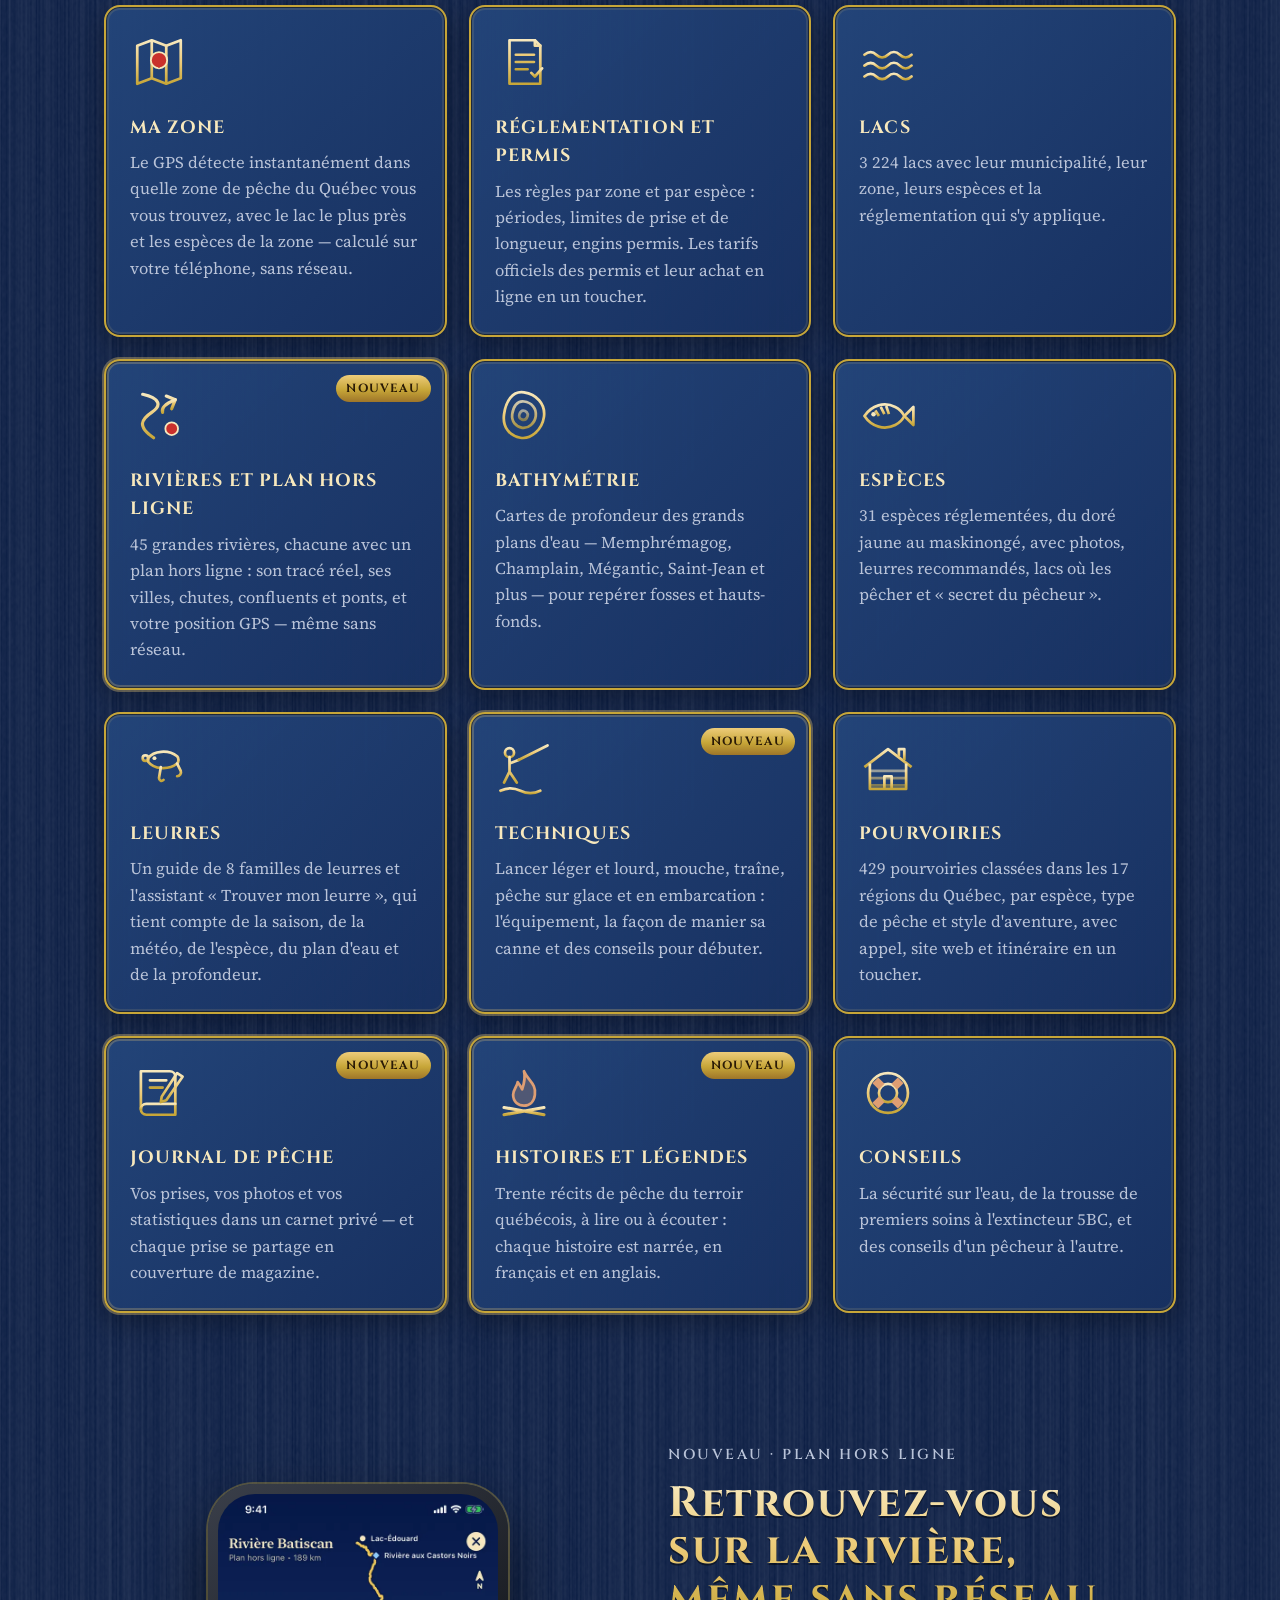
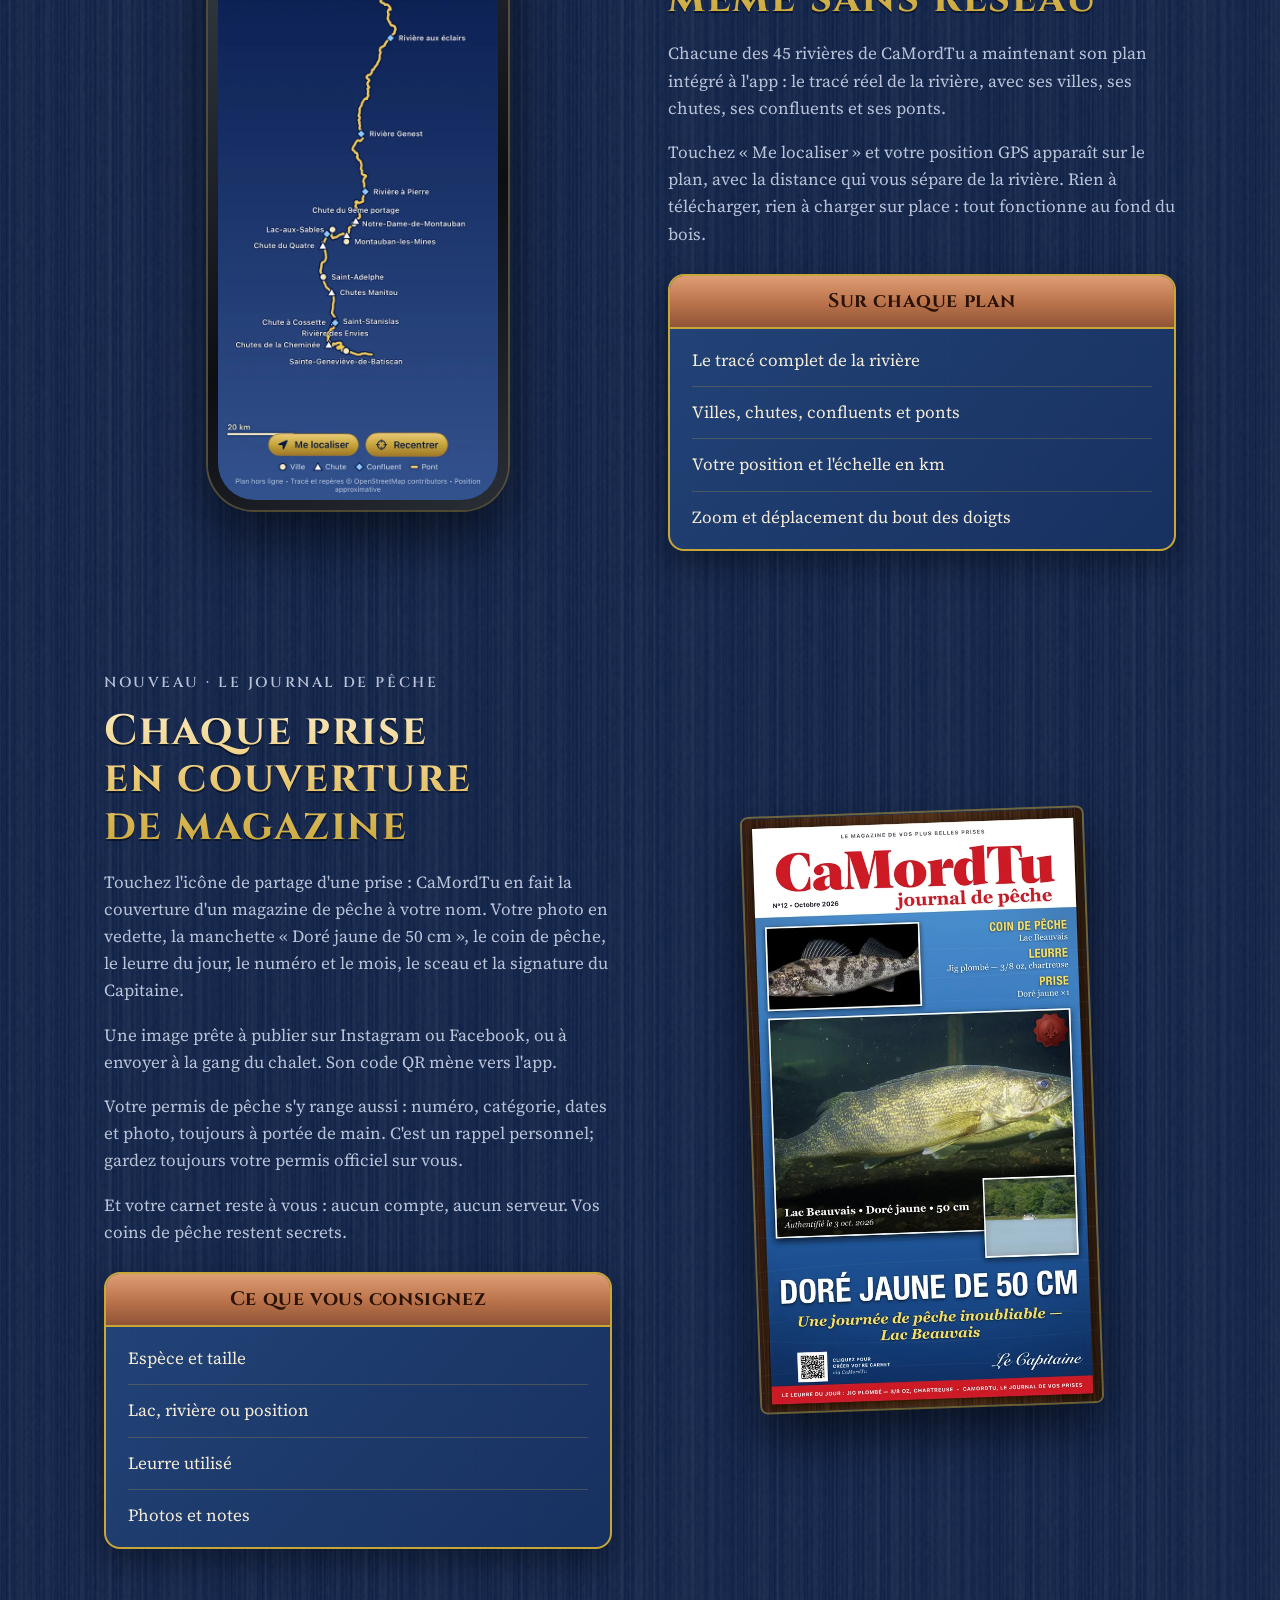
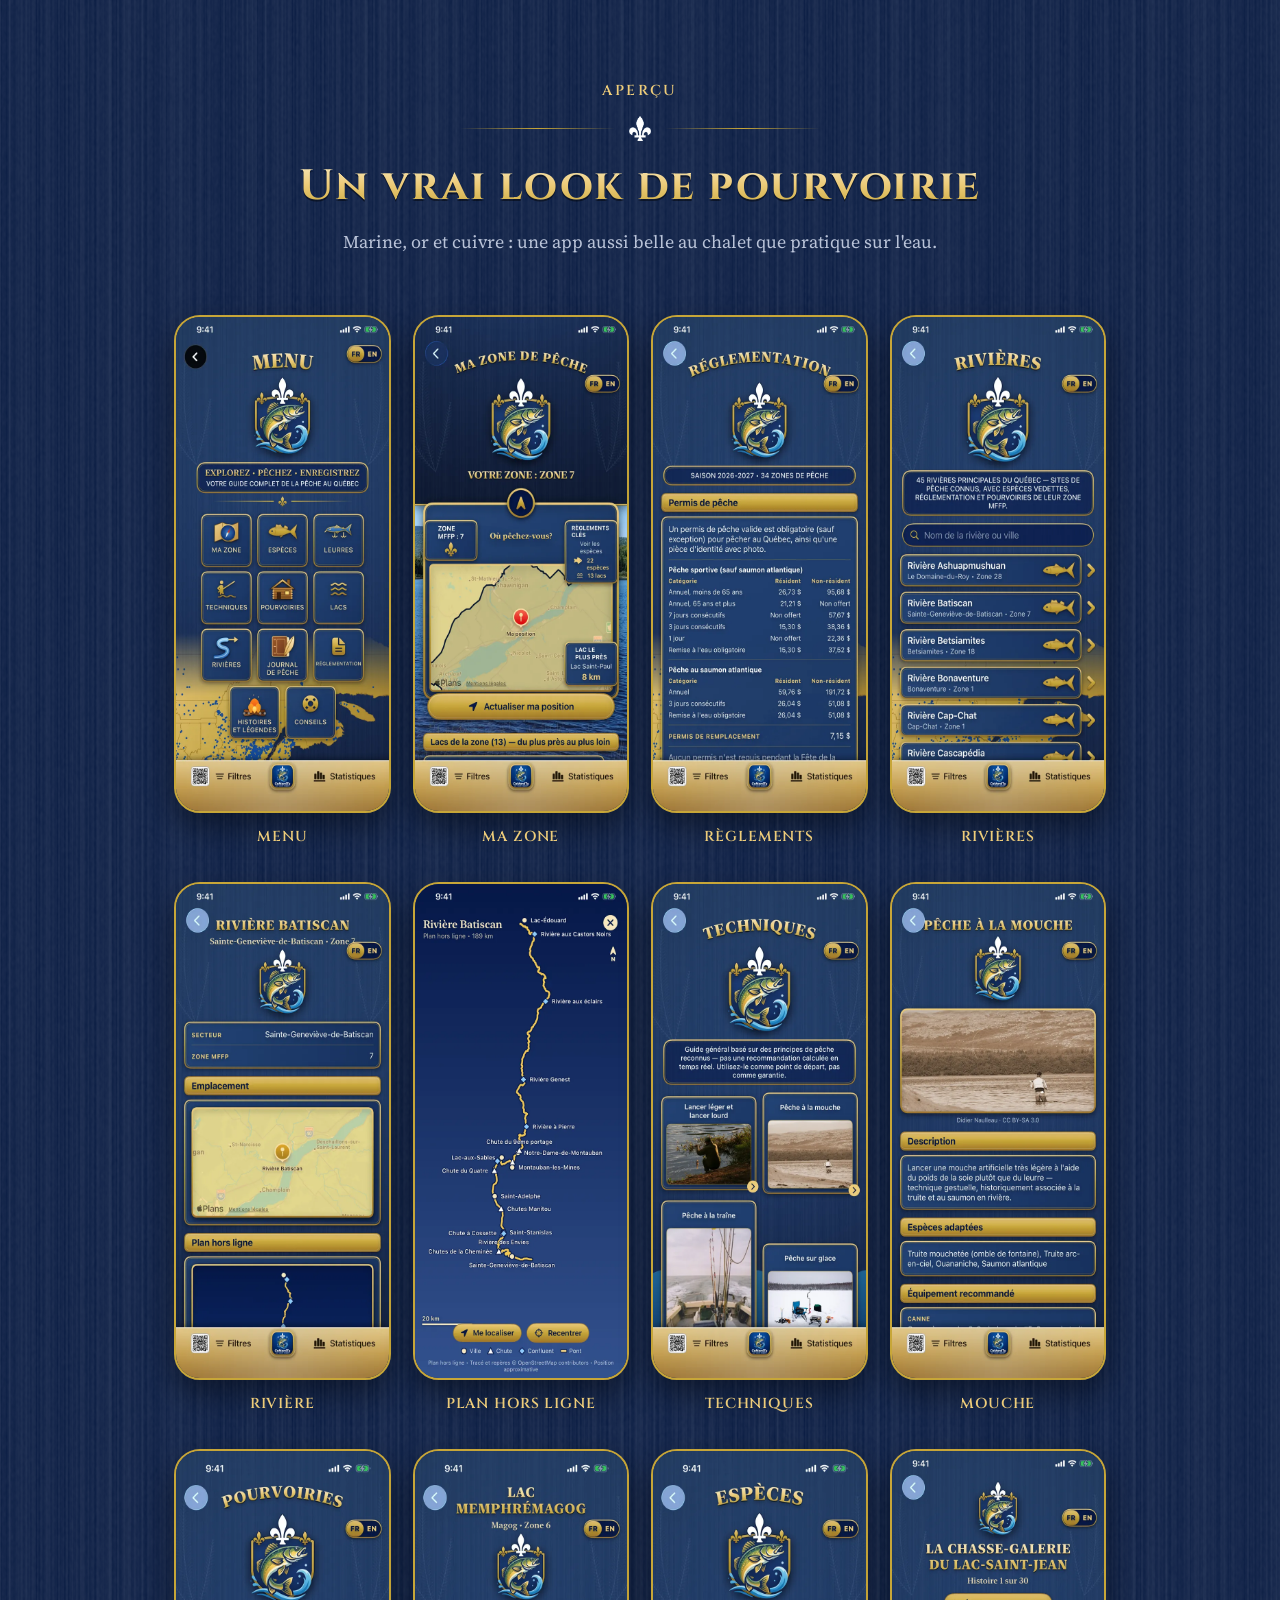
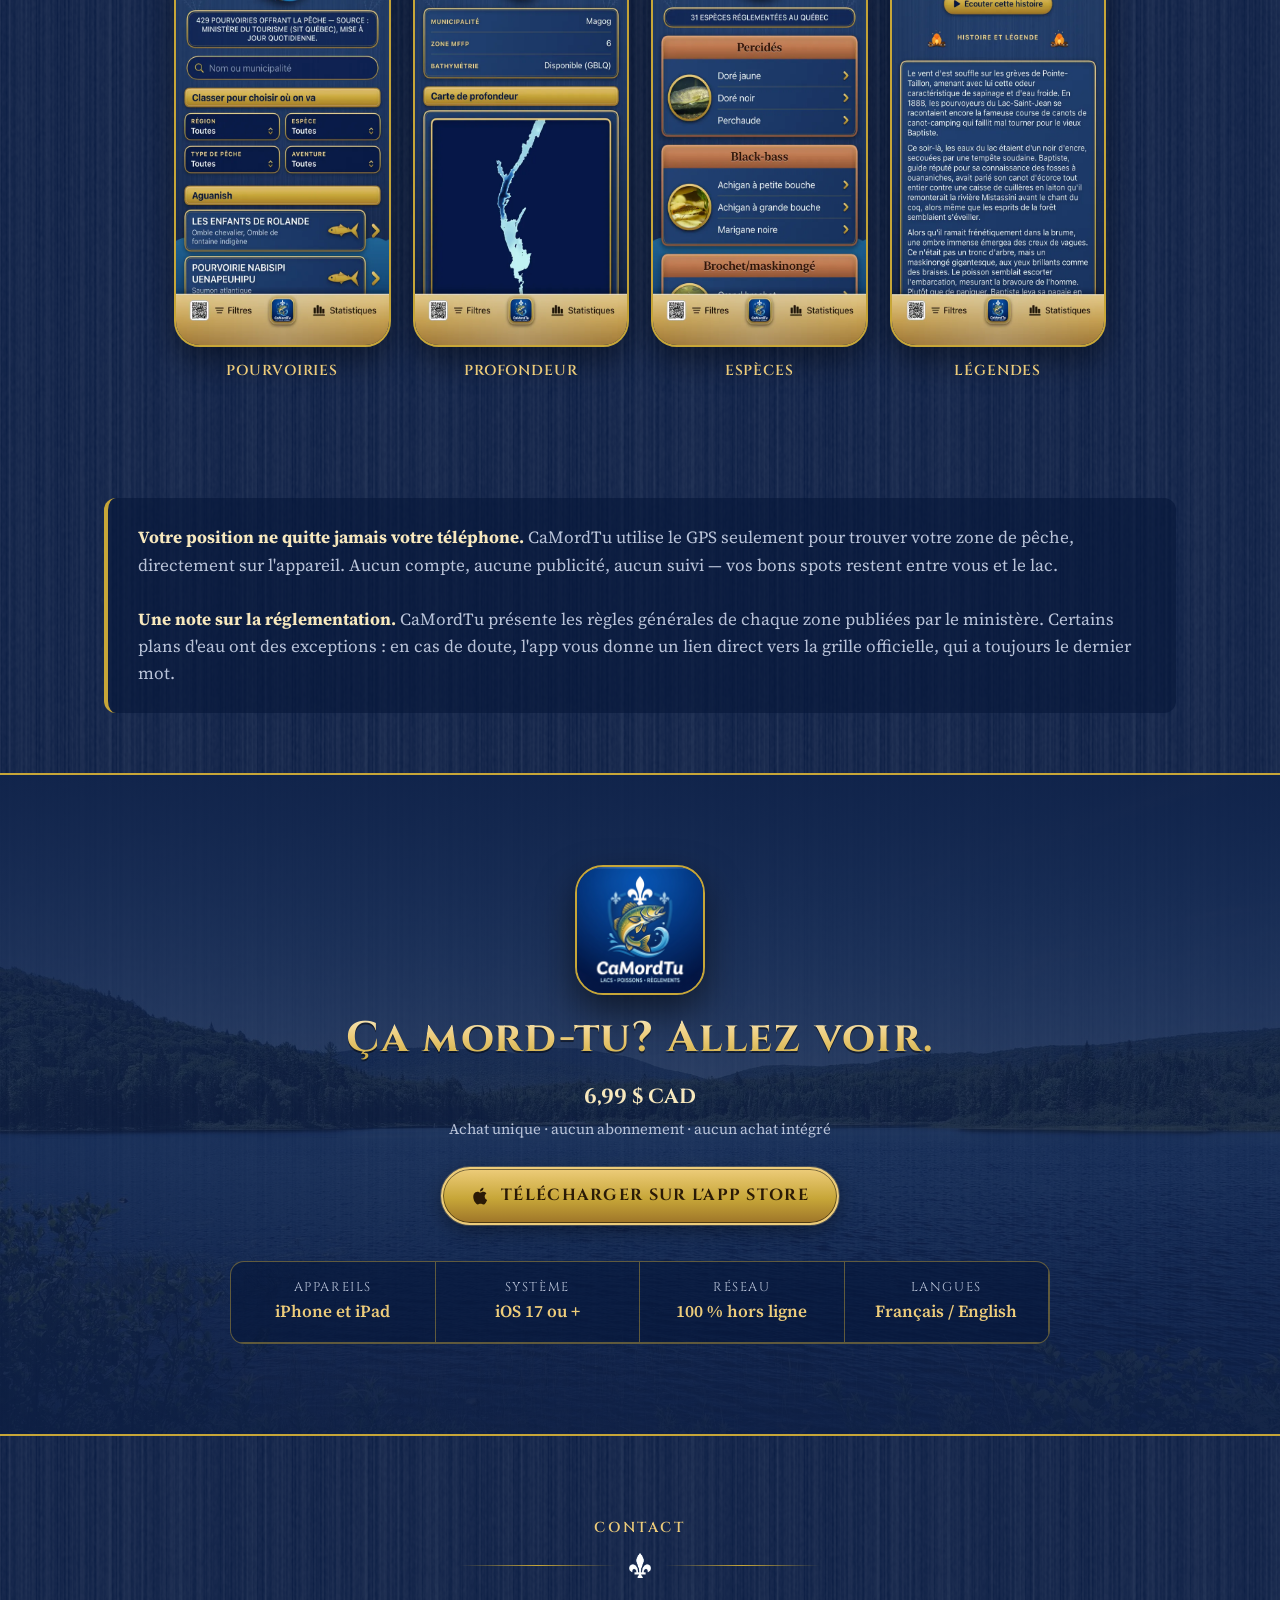
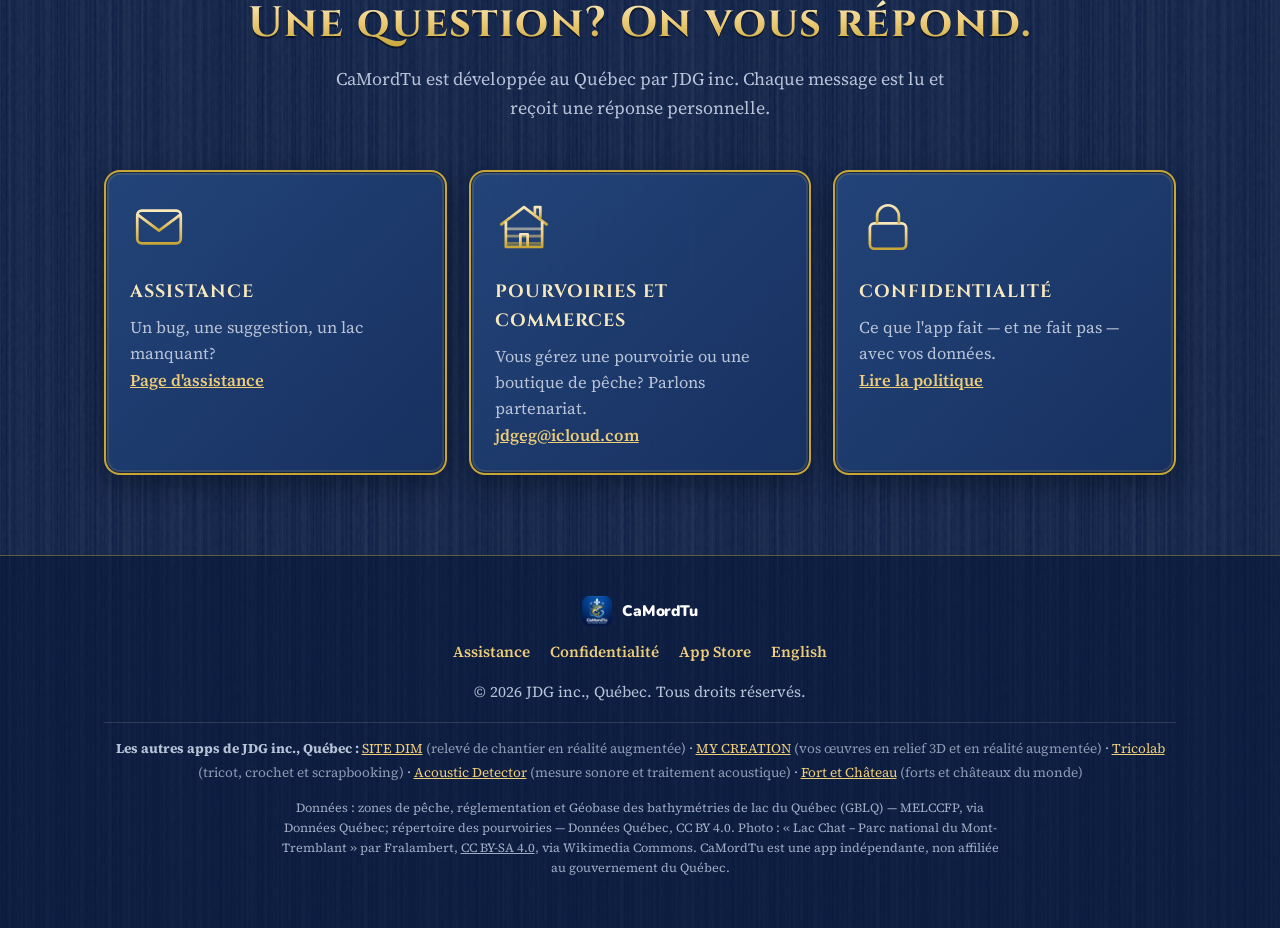
==== commit ed0c81b7: "Journal : l'export devient une couverture de magazine (version 1.0.9) Co-Authored-By: Claude Opus 5." ====
--- a/index.html
+++ b/index.html
@@ -158,7 +158,7 @@
       <article class="tile"><svg class="icon"><use href="#i-lure"/></svg><h3>Leurres</h3><p>Un guide de 8 familles de leurres et l'assistant « Trouver mon leurre », qui tient compte de la saison, de la météo, de l'espèce, du plan d'eau et de la profondeur.</p></article>
       <article class="tile is-new"><span class="new-badge">Nouveau</span><svg class="icon"><use href="#i-rod"/></svg><h3>Techniques</h3><p>Lancer léger et lourd, mouche, traîne, pêche sur glace et en embarcation : l'équipement, la façon de manier sa canne et des conseils pour débuter.</p></article>
       <article class="tile"><svg class="icon"><use href="#i-cabin"/></svg><h3>Pourvoiries</h3><p>429 pourvoiries classées dans les 17 régions du Québec, par espèce, type de pêche et style d'aventure, avec appel, site web et itinéraire en un toucher.</p></article>
-      <article class="tile"><svg class="icon"><use href="#i-book"/></svg><h3>Journal de pêche</h3><p>Vos prises, vos photos et vos statistiques par espèce, lac et leurre, dans un carnet privé qui ne quitte jamais votre téléphone.</p></article>
+      <article class="tile is-new"><span class="new-badge">Nouveau</span><svg class="icon"><use href="#i-book"/></svg><h3>Journal de pêche</h3><p>Vos prises, vos photos et vos statistiques dans un carnet privé — et chaque prise se partage en couverture de magazine.</p></article>
       <article class="tile is-new"><span class="new-badge">Nouveau</span><svg class="icon"><use href="#i-fire"/></svg><h3>Histoires et légendes</h3><p>Trente récits de pêche du terroir québécois, à lire ou à écouter : chaque histoire est narrée, en français et en anglais.</p></article>
       <article class="tile"><svg class="icon"><use href="#i-buoy"/></svg><h3>Conseils</h3><p>La sécurité sur l'eau, de la trousse de premiers soins à l'extincteur 5BC, et des conseils d'un pêcheur à l'autre.</p></article>
     </div>
@@ -192,9 +192,10 @@
   <div class="wrap">
     <div class="split-grid">
       <div>
-        <p class="eyebrow left">Le Carnet du Capitaine</p>
-        <h2 class="section-title engraved" id="carnet-titre">Vos plus belles prises, en souvenir</h2>
-        <p>Chaque capture de votre journal devient une page-souvenir élégante — médaillon doré, galerie de photos, sceau de cire et signature — prête à sauvegarder ou à publier sur Instagram et Facebook en un tap.</p>
+        <p class="eyebrow left">Nouveau · Le journal de pêche</p>
+        <h2 class="section-title engraved" id="carnet-titre">Chaque prise en couverture de magazine</h2>
+        <p>Touchez l'icône de partage d'une prise : CaMordTu en fait la couverture d'un magazine de pêche à votre nom. Votre photo en vedette, la manchette « Doré jaune de 50 cm », le coin de pêche, le leurre du jour, le numéro et le mois, le sceau et la signature du Capitaine.</p>
+        <p>Une image prête à publier sur Instagram ou Facebook, ou à envoyer à la gang du chalet. Son code QR mène vers l'app.</p>
         <p>Votre permis de pêche s'y range aussi : numéro, catégorie, dates et photo, toujours à portée de main. C'est un rappel personnel; gardez toujours votre permis officiel sur vous.</p>
         <p>Et votre carnet reste à vous : aucun compte, aucun serveur. Vos coins de pêche restent secrets.</p>
         <div class="panel" style="margin-top:26px">
@@ -207,7 +208,7 @@
           </ul>
         </div>
       </div>
-      <div class="phone"><img src="assets/img/app/fr-reglementation.webp" alt="Tarifs officiels des permis de pêche dans la section Réglementation" width="620" height="1342" loading="lazy"></div>
+      <figure class="cover-shot"><img src="assets/img/app/fr-couverture.webp" alt="Une prise exportée en couverture de magazine : doré jaune de 50 cm au lac Beauvais" width="640" height="1119" loading="lazy"></figure>
     </div>
   </div>
 </section>
--- a/assets/style.css
+++ b/assets/style.css
@@ -283,3 +283,7 @@
 .new-badge { position: absolute; top: 14px; right: 14px; font-family: 'Cinzel', Georgia, serif; font-weight: 700; font-size: 0.7em; letter-spacing: 0.1em; text-transform: uppercase; color: #2a1a06; background: var(--gold-grad); border-radius: 999px; padding: 4px 10px; }
 .split-grid.reverse > .phone { order: -1; }
 @media (max-width: 880px) { .split-grid.reverse > .phone { order: -1; } }
+
+.cover-shot { margin: 0 auto; max-width: 340px; transform: rotate(-2deg); }
+.cover-shot img { width: 100%; height: auto; border-radius: 6px; box-shadow: 0 0 0 2px rgba(199,166,56,.5), 0 26px 50px rgba(0,0,0,.55); }
+@media (max-width: 880px) { .cover-shot { order: -1; max-width: 280px; } }
